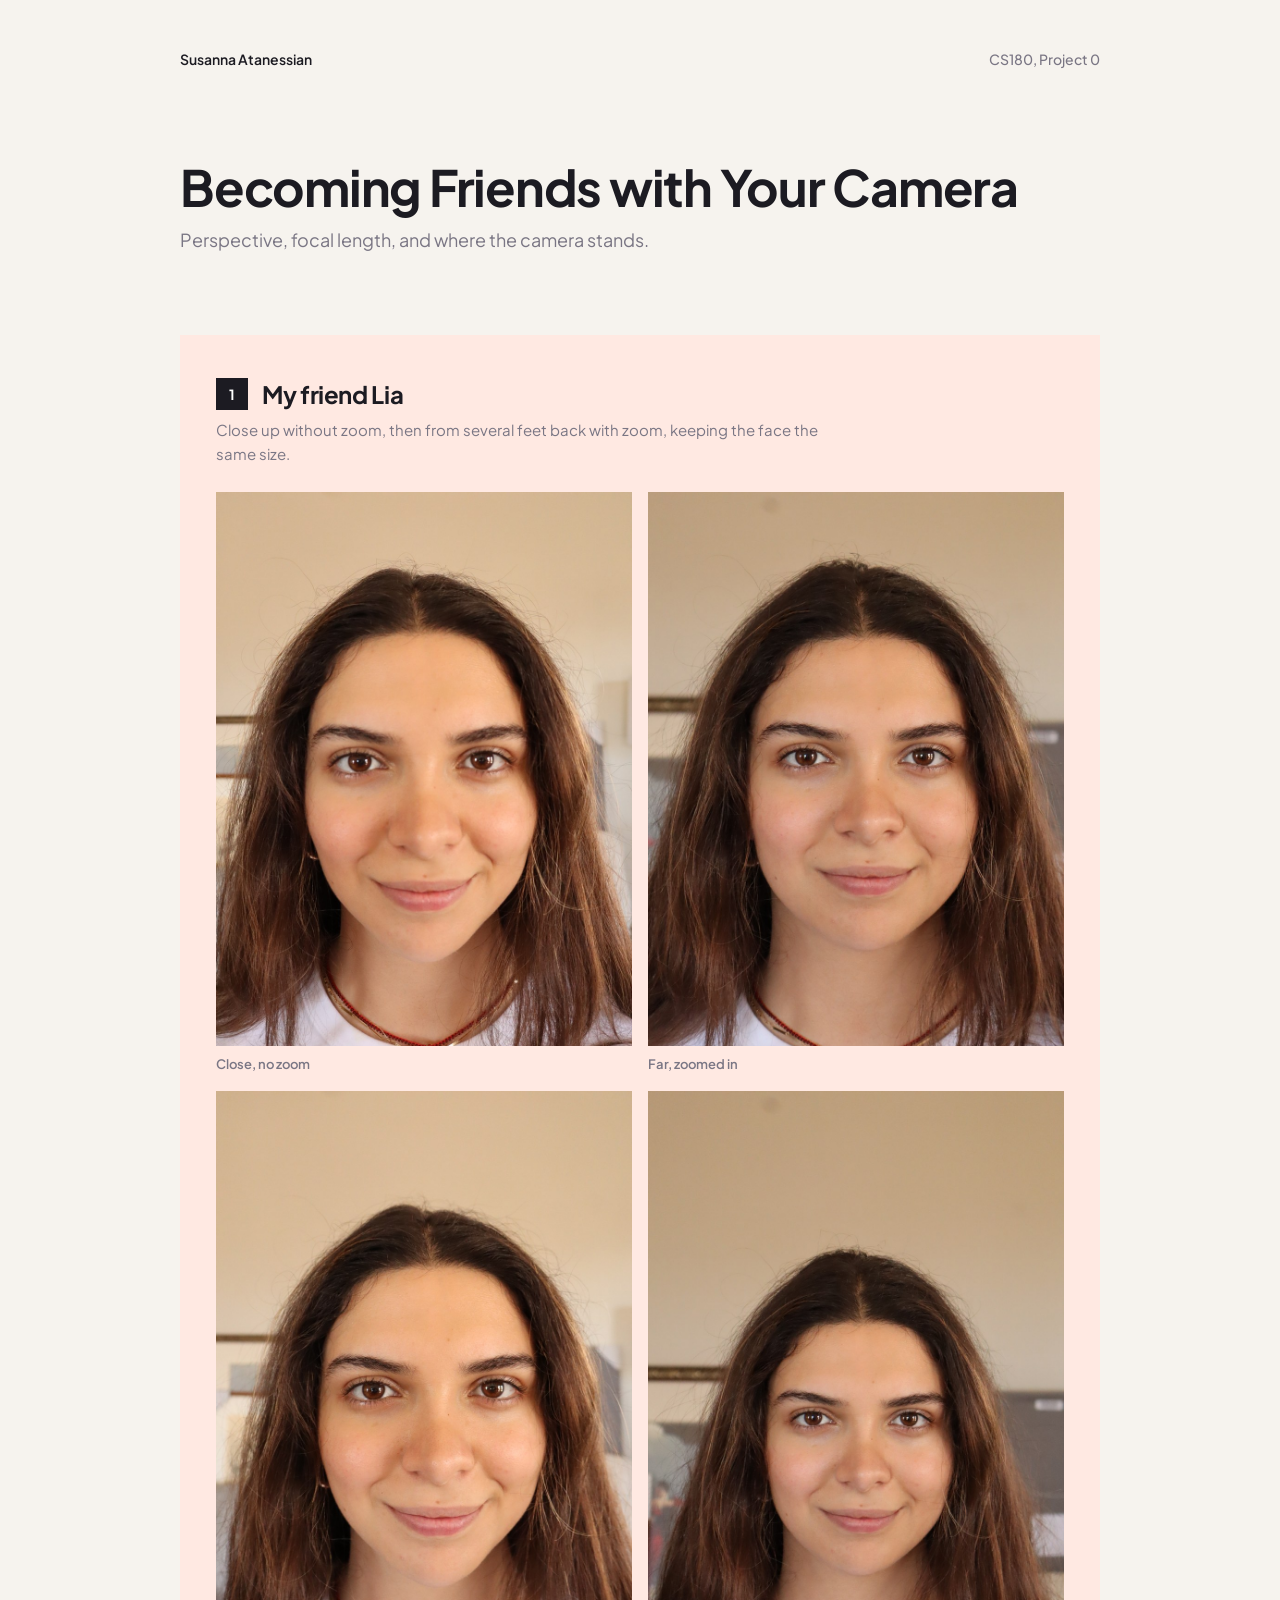
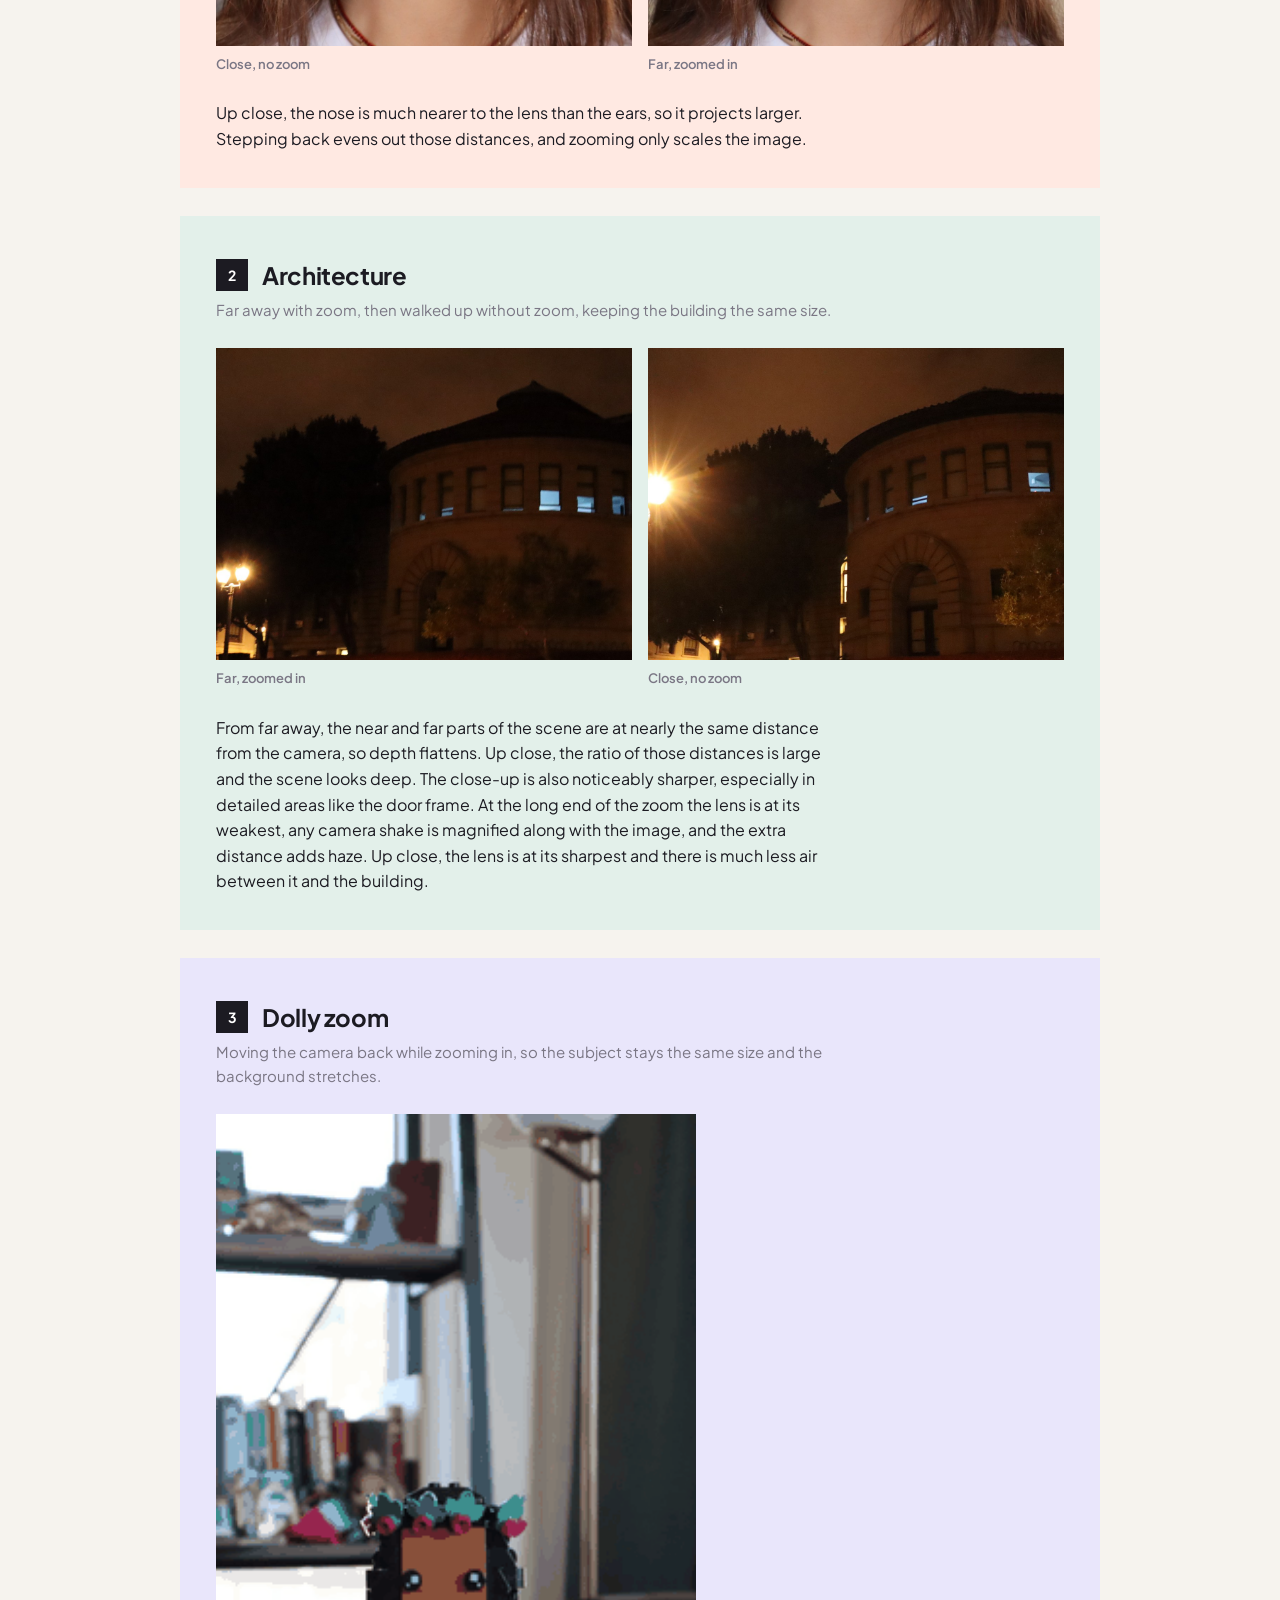
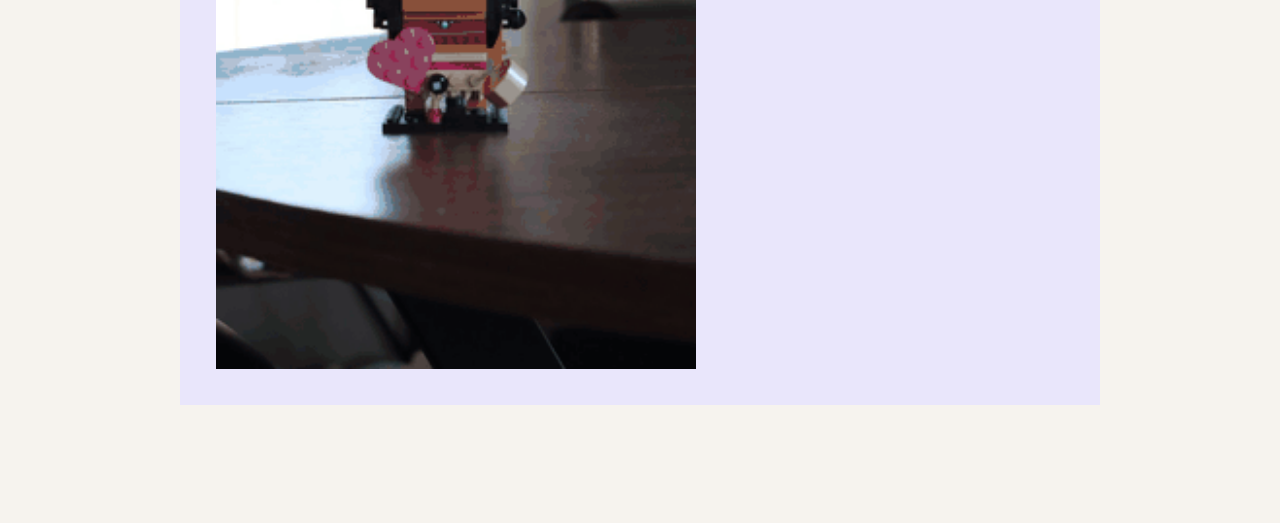
==== 0/index.html @ 38eada1e "Fix sharpness explanation for optical zoom Co-Authored-By: Claude Fable 5.1 <noreply@anthropic.com> " ====
<!DOCTYPE html>
<html lang="en">
<head>
  <meta charset="utf-8">
  <meta name="viewport" content="width=device-width, initial-scale=1">
  <title>Project 0 — Becoming Friends with Your Camera</title>
  <link rel="stylesheet" href="../style.css">
</head>
<body>
  <div class="wrap">
    <div class="top">
      <a href="../">Susanna Atanessian</a>
      <span>CS180, Project 0</span>
    </div>

    <h1>Becoming Friends with Your Camera</h1>
    <p class="sub">Perspective, focal length, and where the camera stands.</p>

    <section>
    <h2>My friend Lia</h2>
    <p class="small">Close up without zoom, then from several feet back with zoom, keeping the face the same size.</p>
    <div class="pair">
      <figure><img src="./media/selfie_close_1.jpg" alt=""><figcaption>Close, no zoom</figcaption></figure>
      <figure><img src="./media/selfie_far_1.jpg" alt=""><figcaption>Far, zoomed in</figcaption></figure>
    </div>
    <div class="pair">
      <figure><img src="./media/selfie_close_2.jpg" alt=""><figcaption>Close, no zoom</figcaption></figure>
      <figure><img src="./media/selfie_far_2.jpg" alt=""><figcaption>Far, zoomed in</figcaption></figure>
    </div>
    <p>Up close, the nose is much nearer to the lens than the ears, so it projects larger. Stepping back evens out those distances, and zooming only scales the image.</p>

    </section>

    <section>
    <h2>Architecture</h2>
    <p class="small">Far away with zoom, then walked up without zoom, keeping the building the same size.</p>
    <div class="pair">
      <figure class="wide"><img src="./media/building_zoom_1.jpg" alt=""><figcaption>Far, zoomed in</figcaption></figure>
      <figure class="wide"><img src="./media/building_close_1.jpg" alt=""><figcaption>Close, no zoom</figcaption></figure>
    </div>
    <p>From far away, the near and far parts of the scene are at nearly the same distance from the camera, so depth flattens. Up close, the ratio of those distances is large and the scene looks deep. The close-up is also noticeably sharper, especially in detailed areas like the door frame. At the long end of the zoom the lens is at its weakest, any camera shake is magnified along with the image, and the extra distance adds haze. Up close, the lens is at its sharpest and there is much less air between it and the building.</p>

    </section>

    <section>
    <h2>Dolly zoom</h2>
    <p class="small">Moving the camera back while zooming in, so the subject stays the same size and the background stretches.</p>
    <div class="gif"><img src="./media/dolly_zoom.gif" alt=""></div>
    </section>
  </div>
</body>
</html>
---- style.css ----
@import url('https://fonts.googleapis.com/css2?family=Plus+Jakarta+Sans:wght@400;500;600;700&display=swap');

:root {
  --bg: #f6f3ee;
  --ink: #1c1b22;
  --muted: #7a7684;
  --accent: #e8583b;
  --tint1: #ffe9e2;
  --tint2: #e3f0ea;
  --tint3: #e9e6fb;
}
body {
  margin: 0;
  background: var(--bg);
  color: var(--ink);
  font-family: 'Plus Jakarta Sans', -apple-system, 'Helvetica Neue', Arial, sans-serif;
  font-size: 16px;
  line-height: 1.6;
}
a { color: inherit; text-decoration: none; }
a:hover { color: var(--accent); }
.wrap { max-width: 920px; margin: 0 auto; padding: 48px 24px 90px; }

.top { display: flex; justify-content: space-between; align-items: baseline; margin-bottom: 90px; font-size: 14px; font-weight: 600; }
.top span { color: var(--muted); font-weight: 500; }

h1 { font-weight: 700; font-size: clamp(34px, 5vw, 50px); letter-spacing: -.025em; line-height: 1.08; margin: 0 0 12px; }
.sub { color: var(--muted); font-size: 18px; margin: 0 0 80px; }

h2 { font-weight: 700; font-size: 24px; letter-spacing: -.015em; margin: 0 0 4px; display: flex; align-items: center; gap: 14px; }
h2::before {
  content: counter(sec); counter-increment: sec;
  width: 32px; height: 32px;  flex: none;
  display: grid; place-items: center; font-size: 14px; font-weight: 700;
  background: var(--ink); color: #fff;
}
body { counter-reset: sec; }
p { max-width: 620px; margin: 0 0 22px; }
p.small { color: var(--muted); font-size: 15px; margin-bottom: 26px; }

section {
  padding: 40px 36px 36px; margin: 0 0 28px; 
}
section:nth-of-type(1) { background: var(--tint1); }
section:nth-of-type(2) { background: var(--tint2); }
section:nth-of-type(3) { background: var(--tint3); }
section p:last-child { margin-bottom: 0; }
@media (max-width: 640px) { section { padding: 28px 20px;  } }

.pair { display: grid; grid-template-columns: 1fr 1fr; gap: 16px; margin: 0 0 16px; }
@media (max-width: 640px) { .pair { grid-template-columns: 1fr; } }
figure { margin: 0; }
figure img {
  display: block; width: 100%; height: auto; aspect-ratio: 3 / 4; object-fit: cover;
  background: rgba(255,255,255,.6); 
}
figure.wide img { aspect-ratio: 4 / 3; }
figcaption { font-size: 13px; font-weight: 600; color: var(--muted); margin-top: 8px; }
.pair + p { margin-top: 26px; }

.gif img { display: block; width: 100%; max-width: 480px; height: auto;  background: rgba(255,255,255,.6); }

ul.projects { list-style: none; padding: 0; margin: 0; display: grid; gap: 14px; }
ul.projects li {
  background: #fff;  padding: 20px 24px;
  display: flex; gap: 20px; align-items: center; font-weight: 600; font-size: 18px;
  transition: transform .15s;
}
ul.projects li:hover { transform: translateY(-2px); }
ul.projects .n {
  width: 32px; height: 32px;  flex: none;
  display: grid; place-items: center; font-size: 14px; background: var(--accent); color: #fff;
}
ul.projects li.soon { color: #b5b2bd; font-weight: 500; }
ul.projects li.soon .n { background: #ddd; }
ul.projects li.soon:hover { transform: none; }
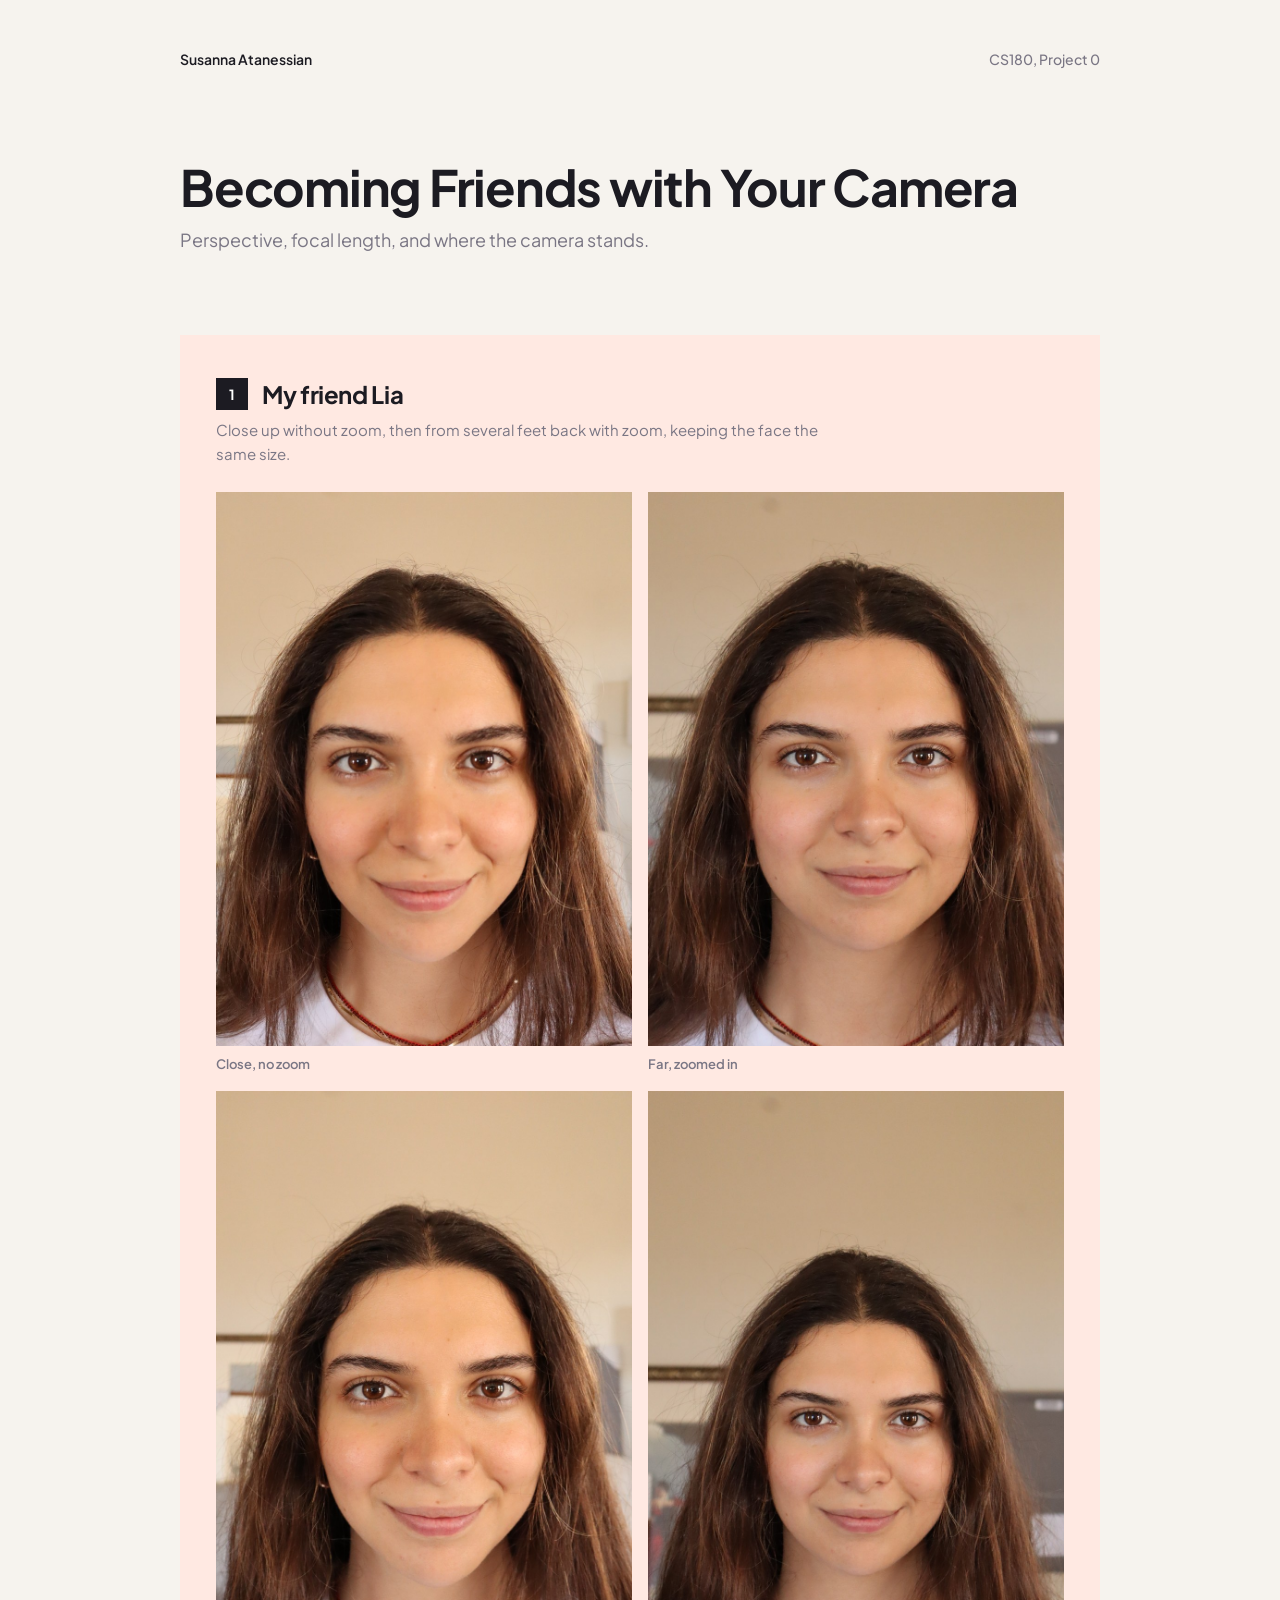
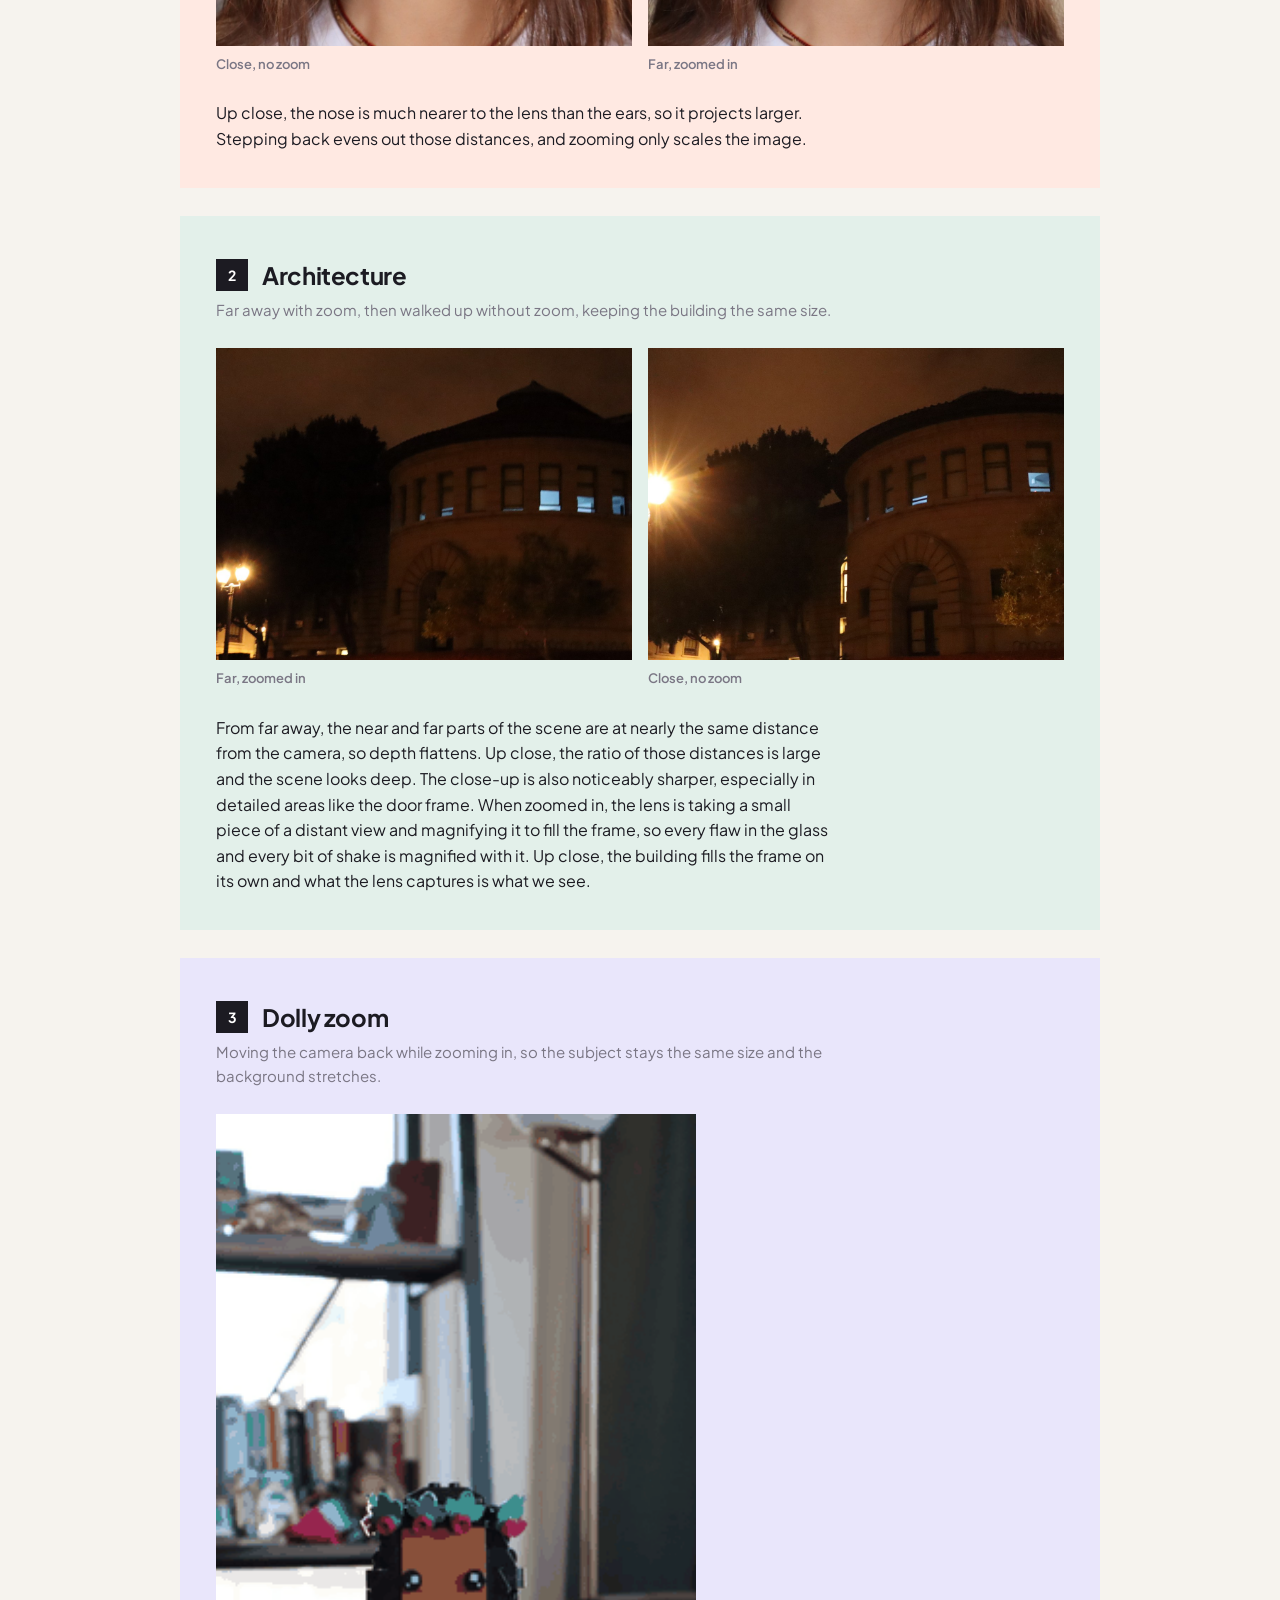
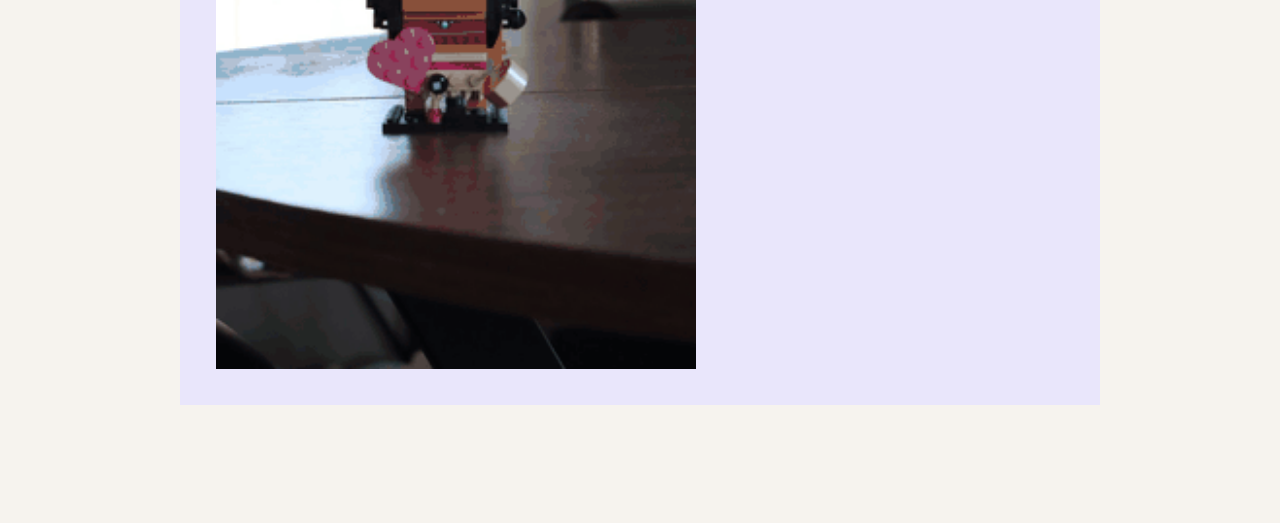
==== commit 22c43c5d: "Reword sharpness explanation Co-Authored-By: Claude Fable 5.1 <noreply@anthropic.com> Claude-Session" ====
--- a/0/index.html
+++ b/0/index.html
@@ -38,7 +38,7 @@
       <figure class="wide"><img src="./media/building_zoom_1.jpg" alt=""><figcaption>Far, zoomed in</figcaption></figure>
       <figure class="wide"><img src="./media/building_close_1.jpg" alt=""><figcaption>Close, no zoom</figcaption></figure>
     </div>
-    <p>From far away, the near and far parts of the scene are at nearly the same distance from the camera, so depth flattens. Up close, the ratio of those distances is large and the scene looks deep. The close-up is also noticeably sharper, especially in detailed areas like the door frame. At the long end of the zoom the lens is at its weakest, any camera shake is magnified along with the image, and the extra distance adds haze. Up close, the lens is at its sharpest and there is much less air between it and the building.</p>
+    <p>From far away, the near and far parts of the scene are at nearly the same distance from the camera, so depth flattens. Up close, the ratio of those distances is large and the scene looks deep. The close-up is also noticeably sharper, especially in detailed areas like the door frame. When zoomed in, the lens is taking a small piece of a distant view and magnifying it to fill the frame, so every flaw in the glass and every bit of shake is magnified with it. Up close, the building fills the frame on its own and what the lens captures is what we see.</p>
 
     </section>
 
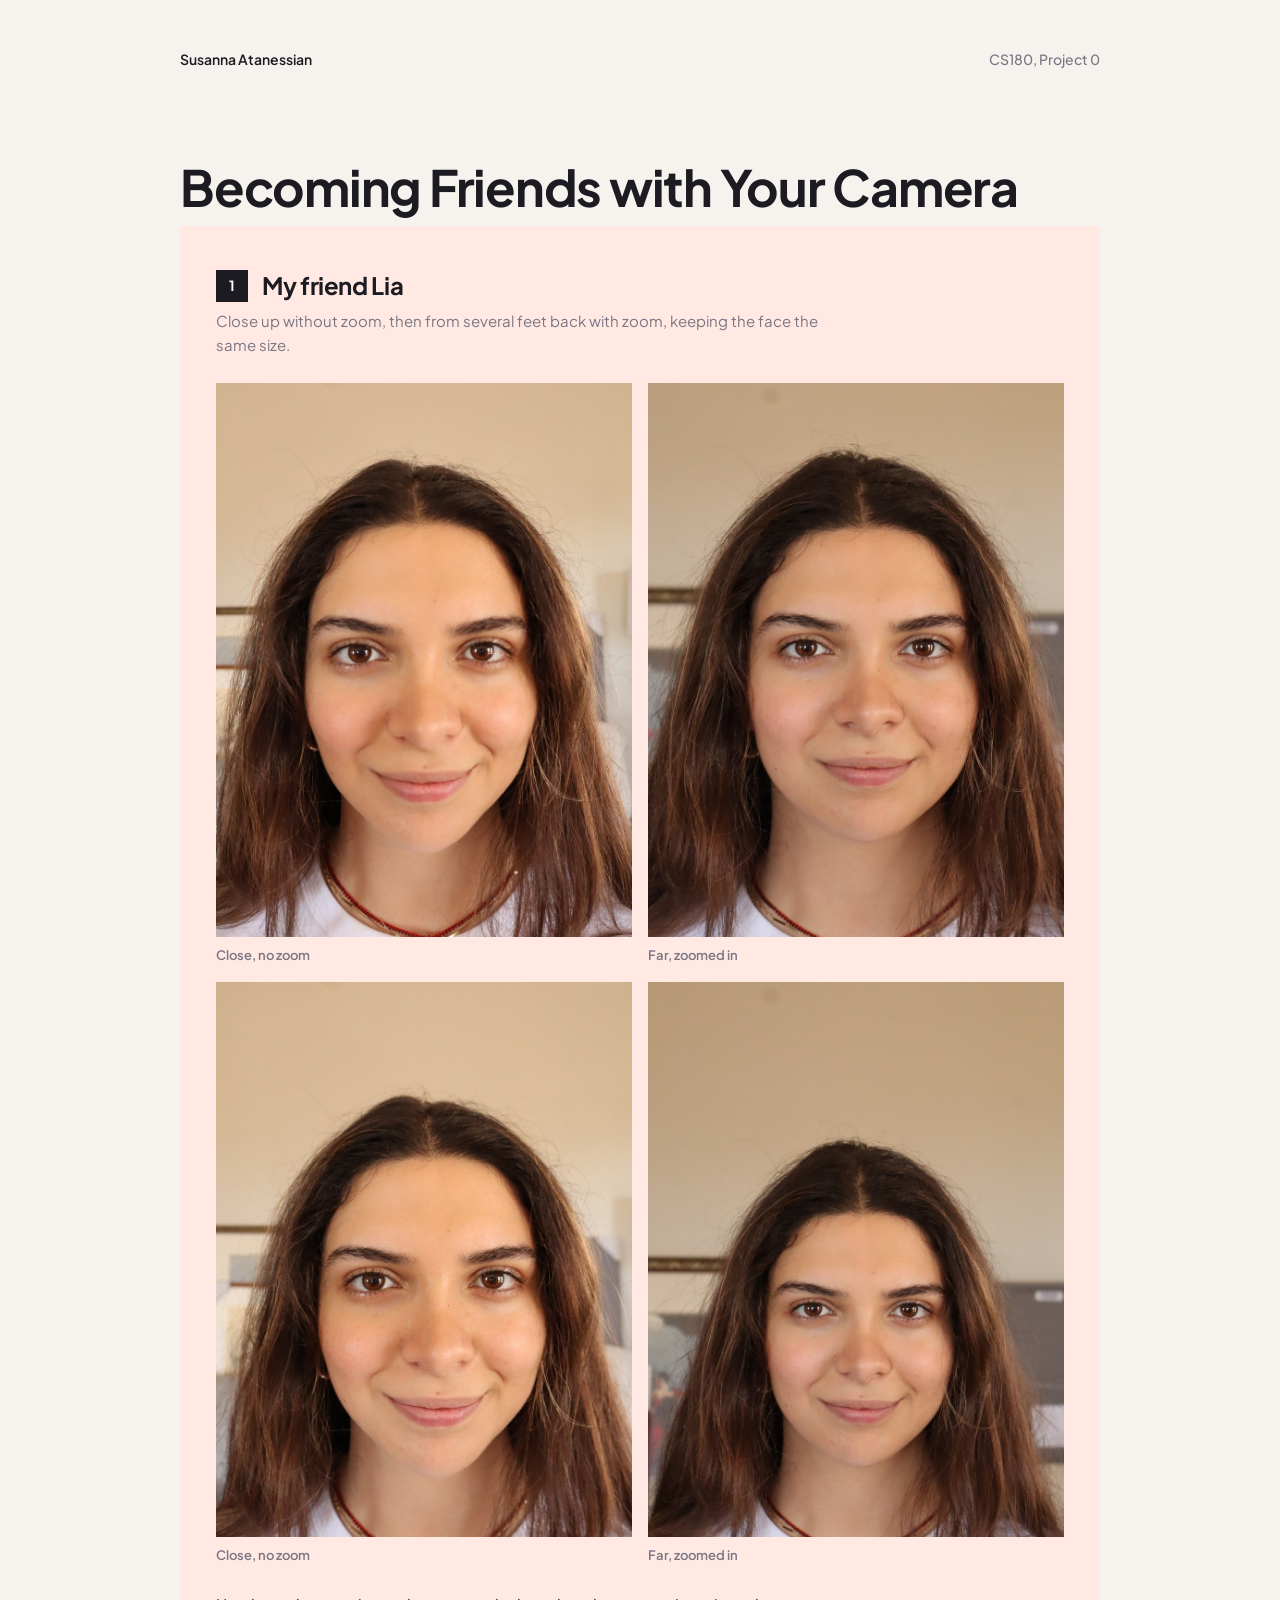
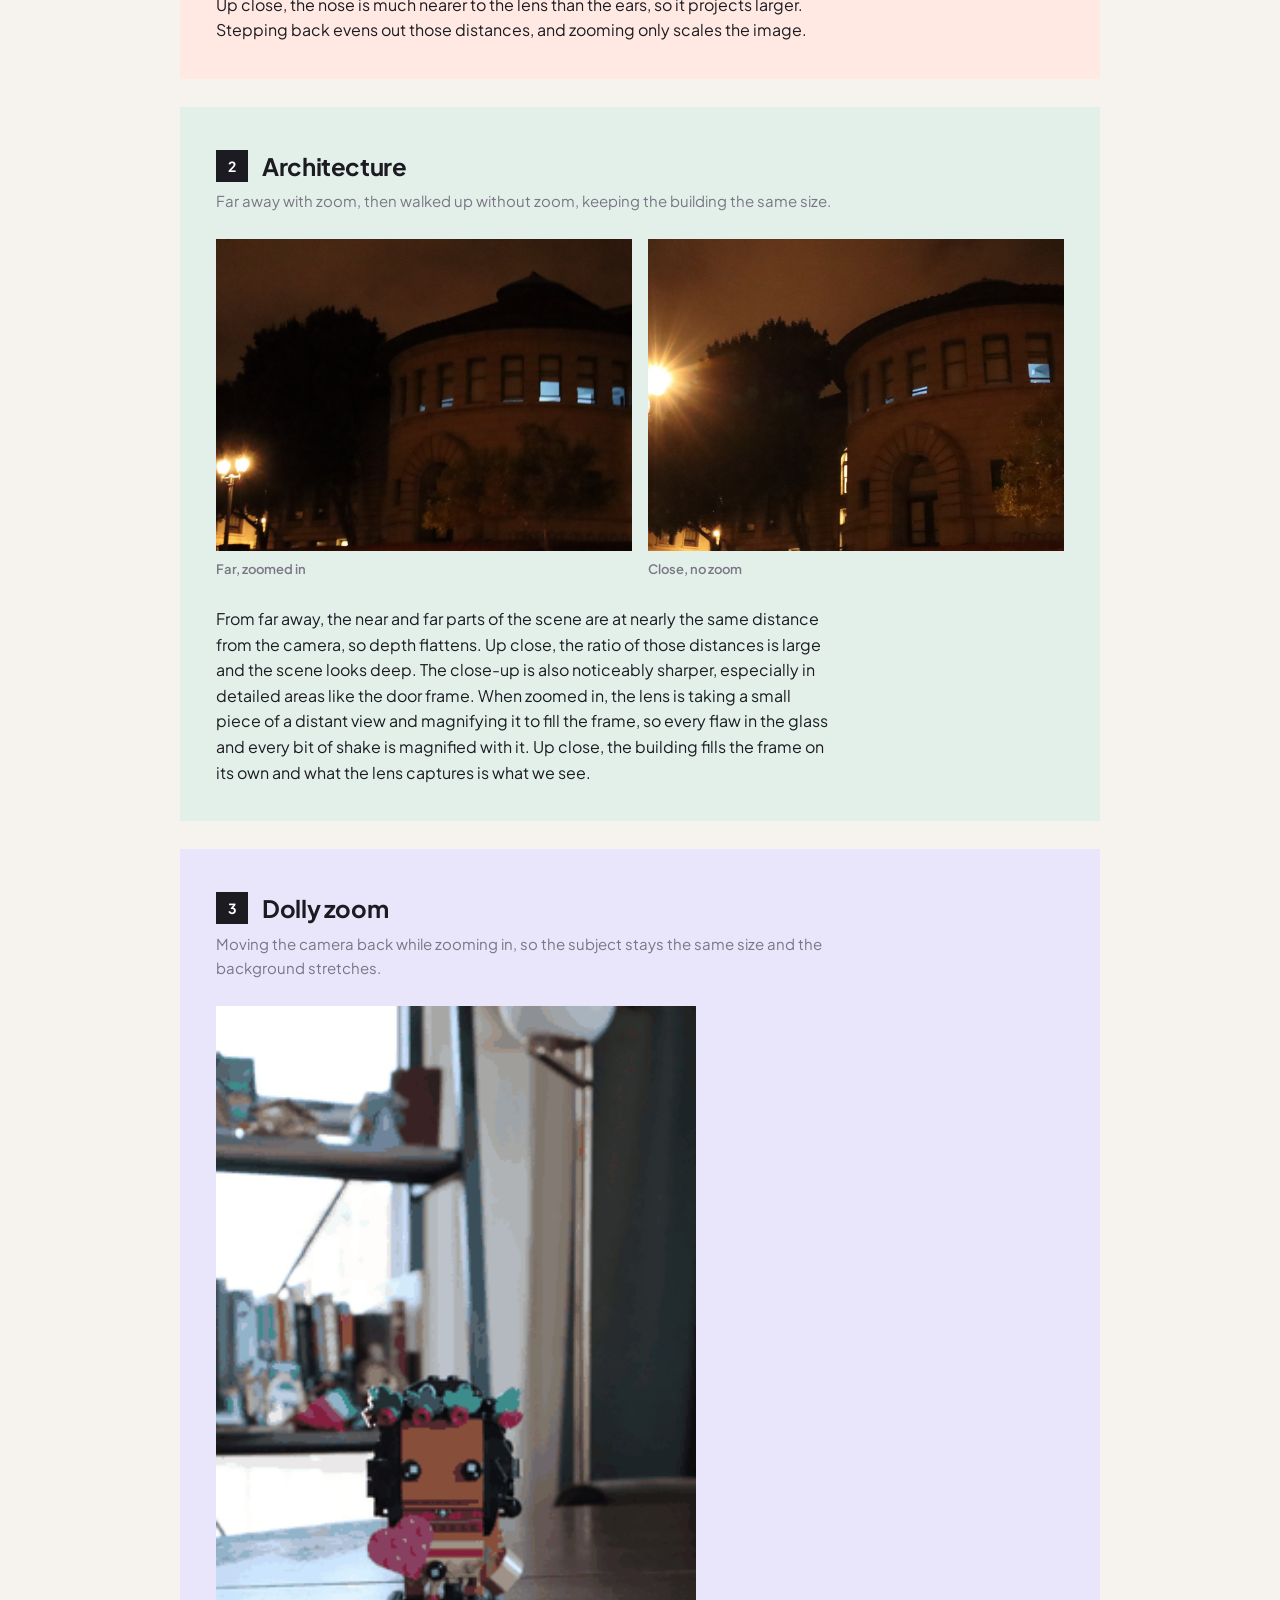
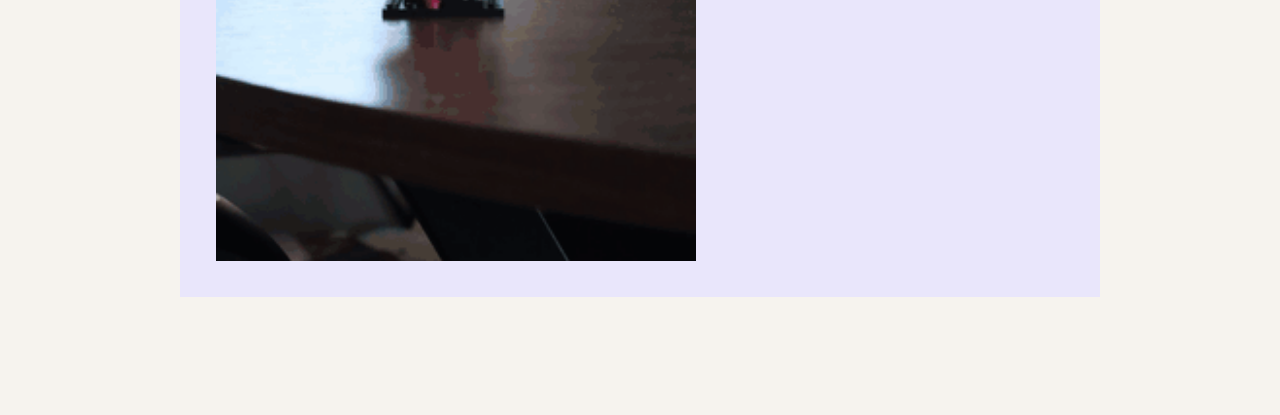
==== commit 69d7a140: "Add camera note Co-Authored-By: Claude Fable 5.1 <noreply@anthropic.com> Claude-Session: https://cla" ====
--- a/0/index.html
+++ b/0/index.html
@@ -14,7 +14,6 @@
     </div>
 
     <h1>Becoming Friends with Your Camera</h1>
-    <p class="sub">Perspective, focal length, and where the camera stands.</p>
 
     <section>
     <h2>My friend Lia</h2>
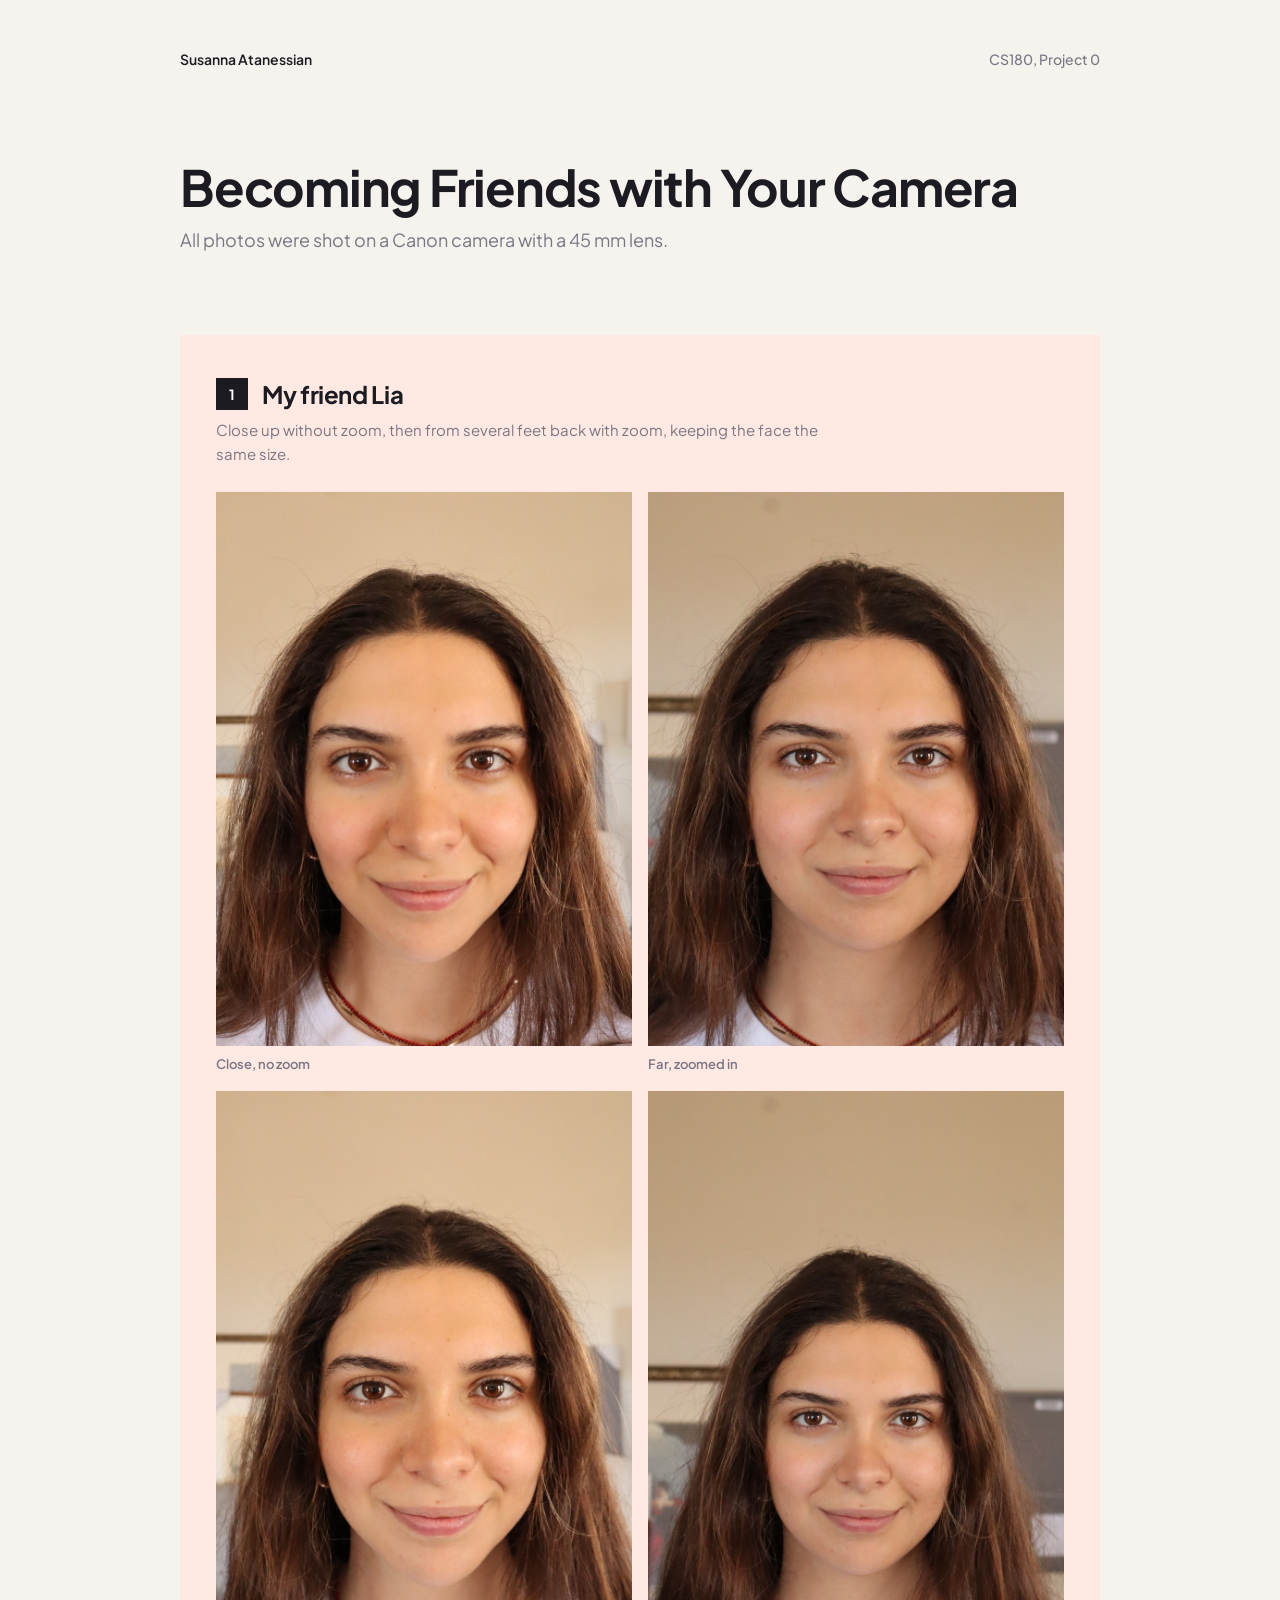
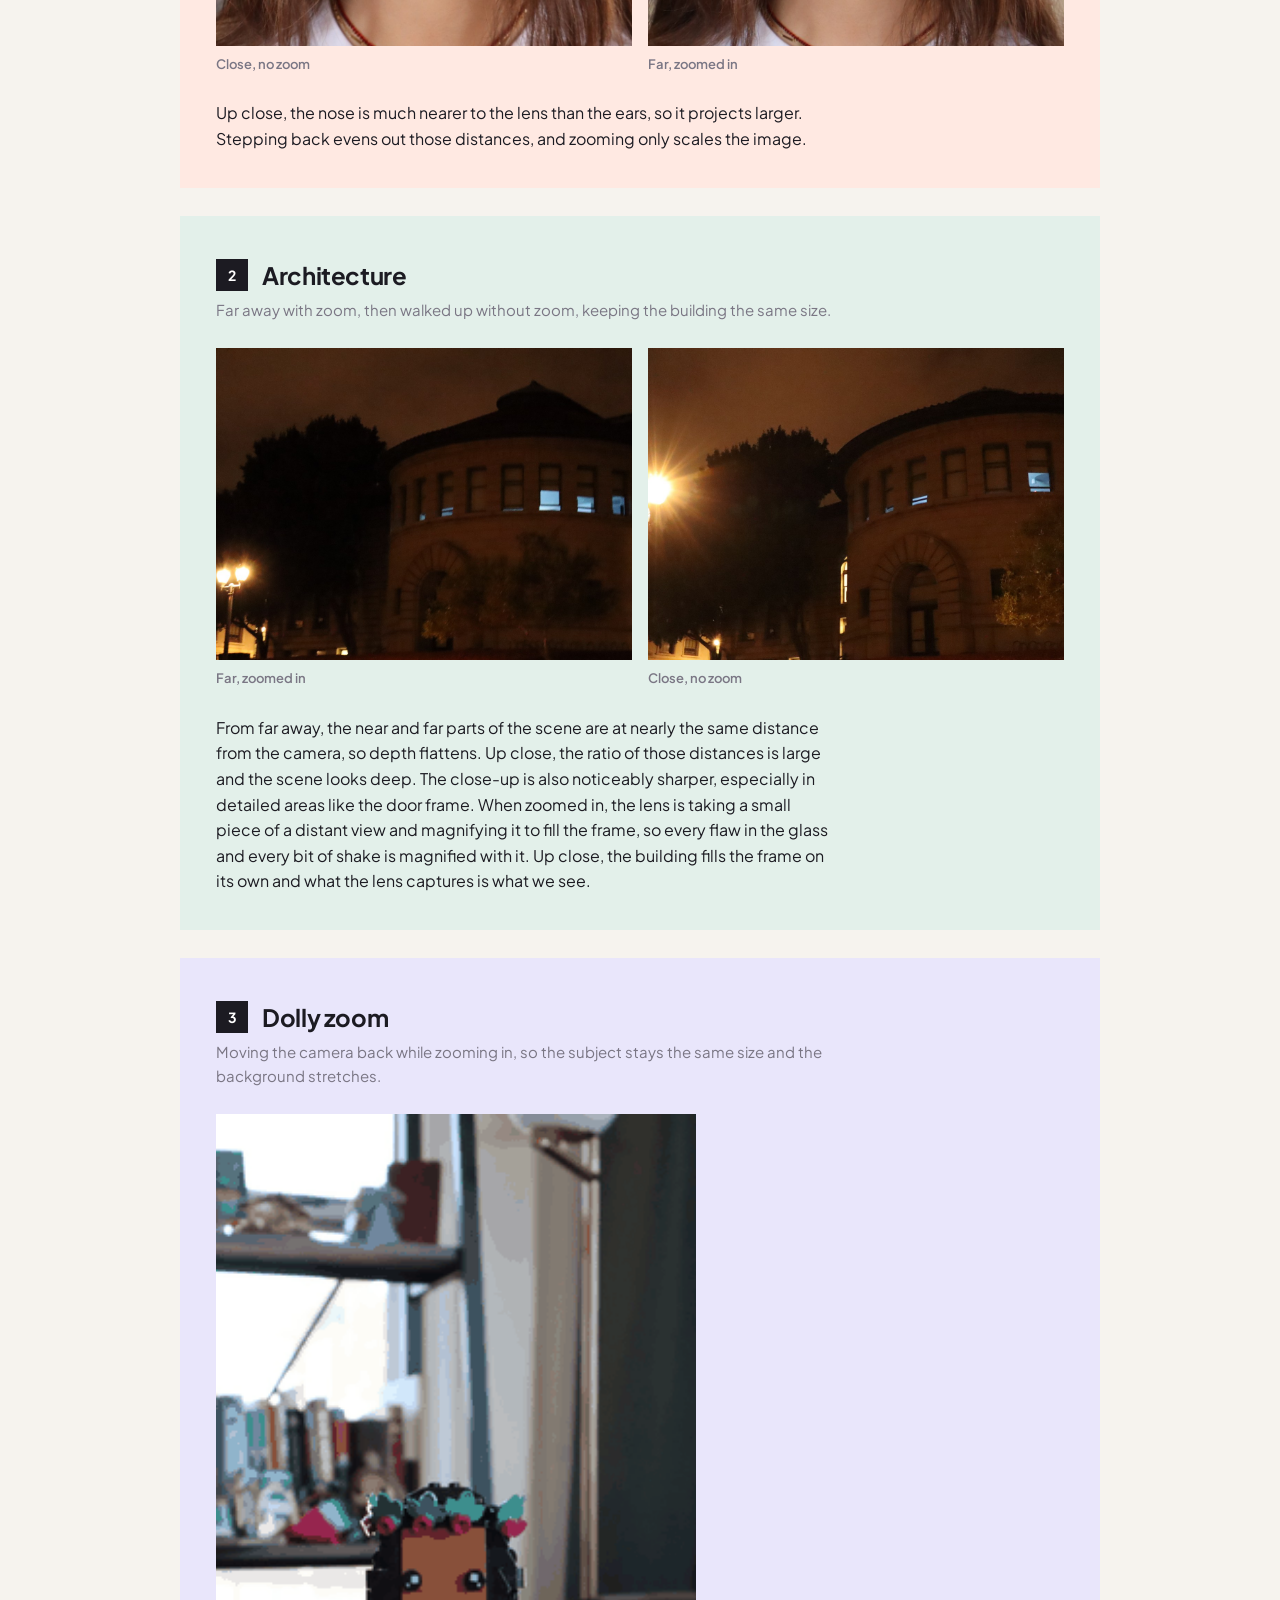
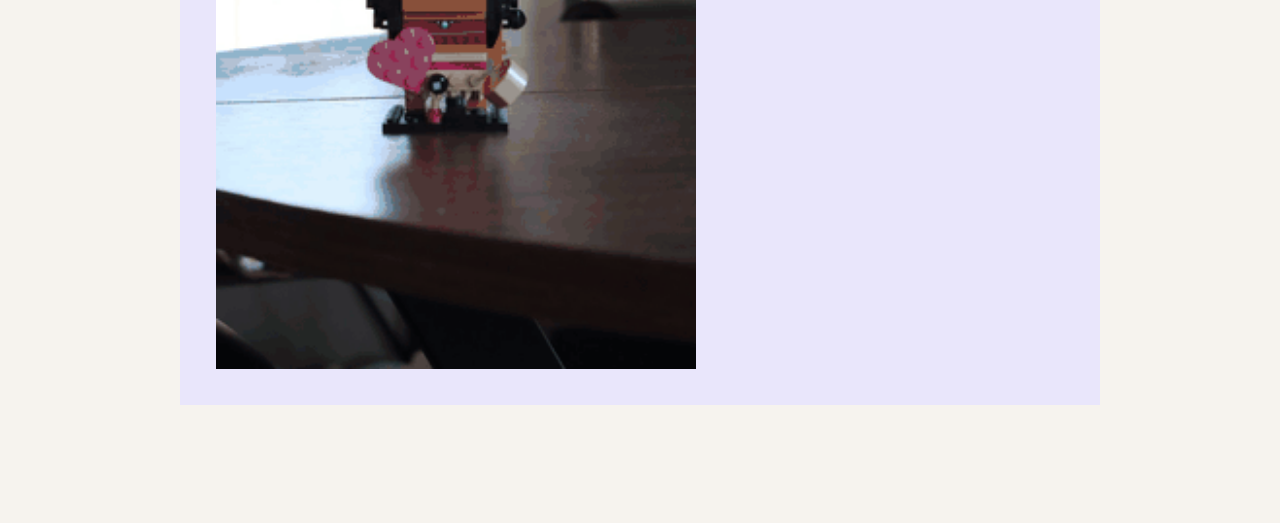
==== commit bae839ce: "Add camera note Co-Authored-By: Claude Fable 5.1 <noreply@anthropic.com> Claude-Session: https://cla" ====
--- a/0/index.html
+++ b/0/index.html
@@ -14,6 +14,7 @@
     </div>
 
     <h1>Becoming Friends with Your Camera</h1>
+    <p class="sub">All photos were shot on a Canon camera with a 45 mm lens.</p>
 
     <section>
     <h2>My friend Lia</h2>
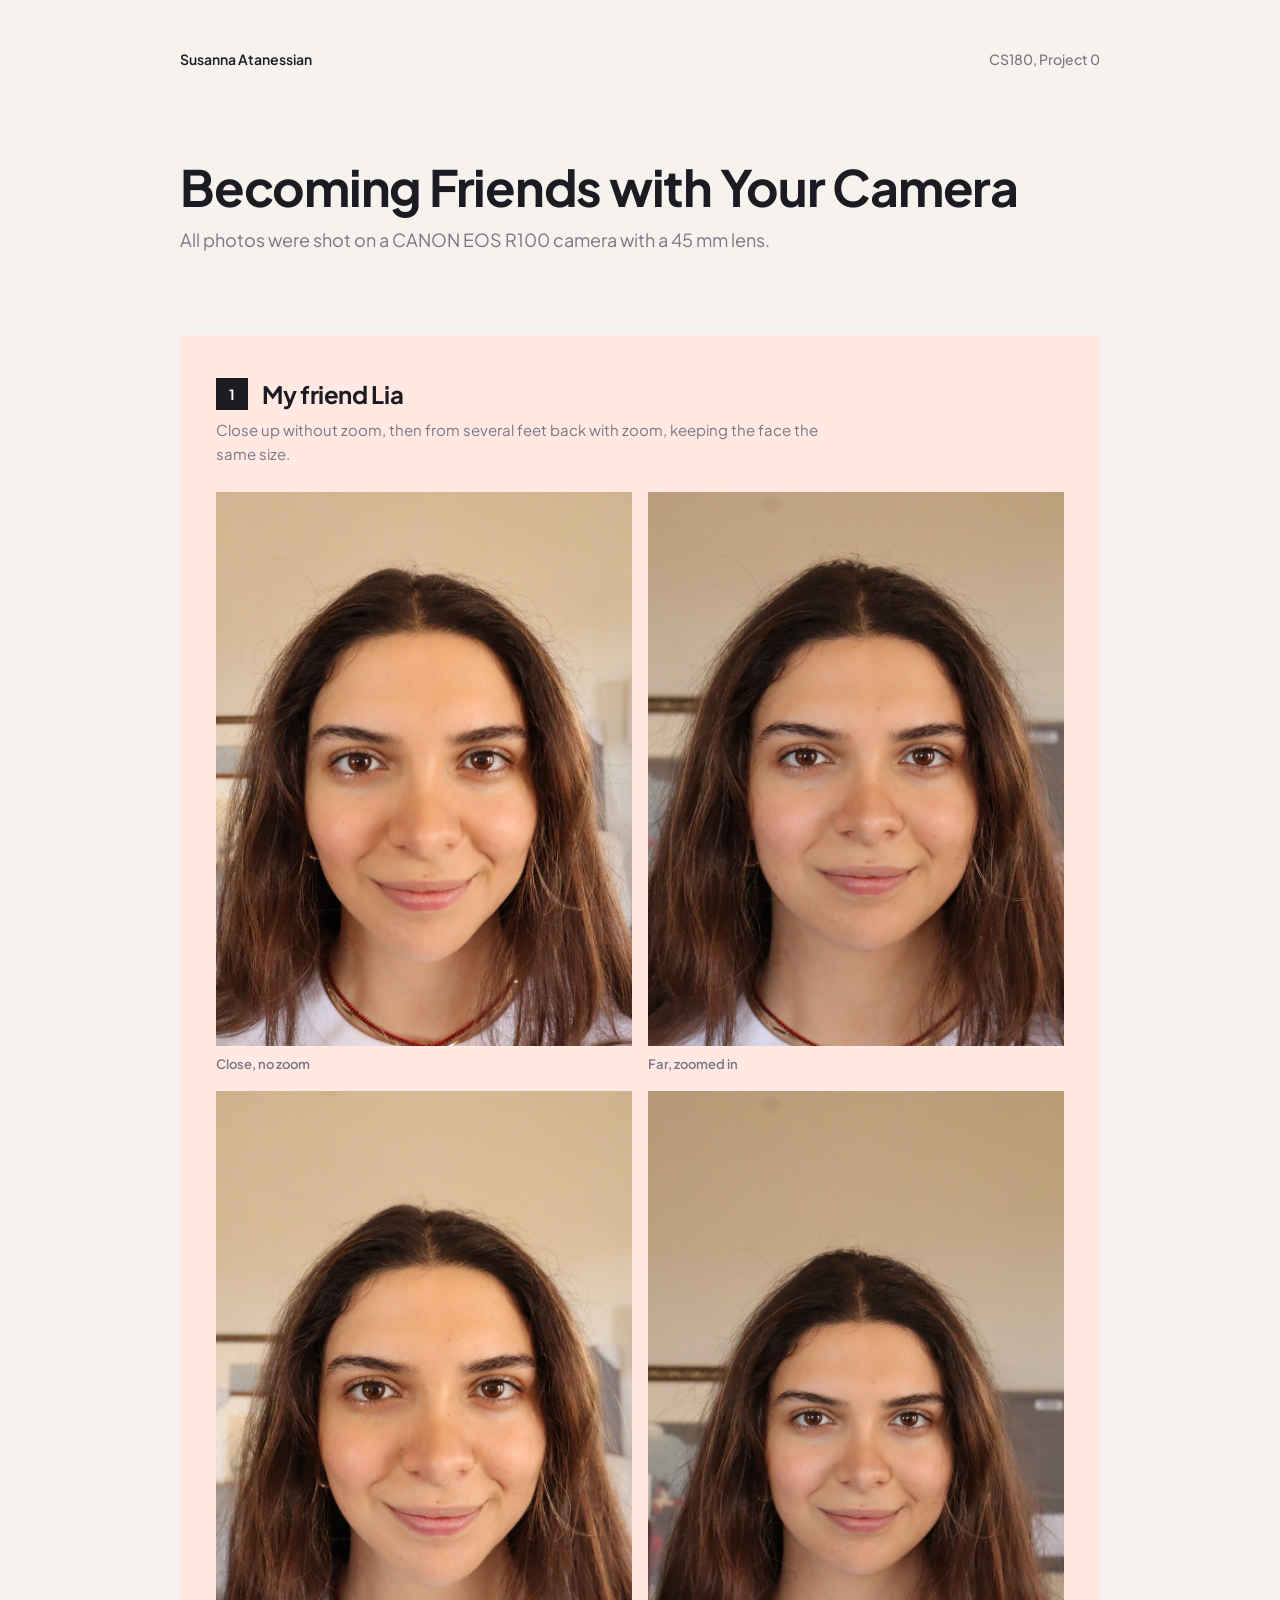
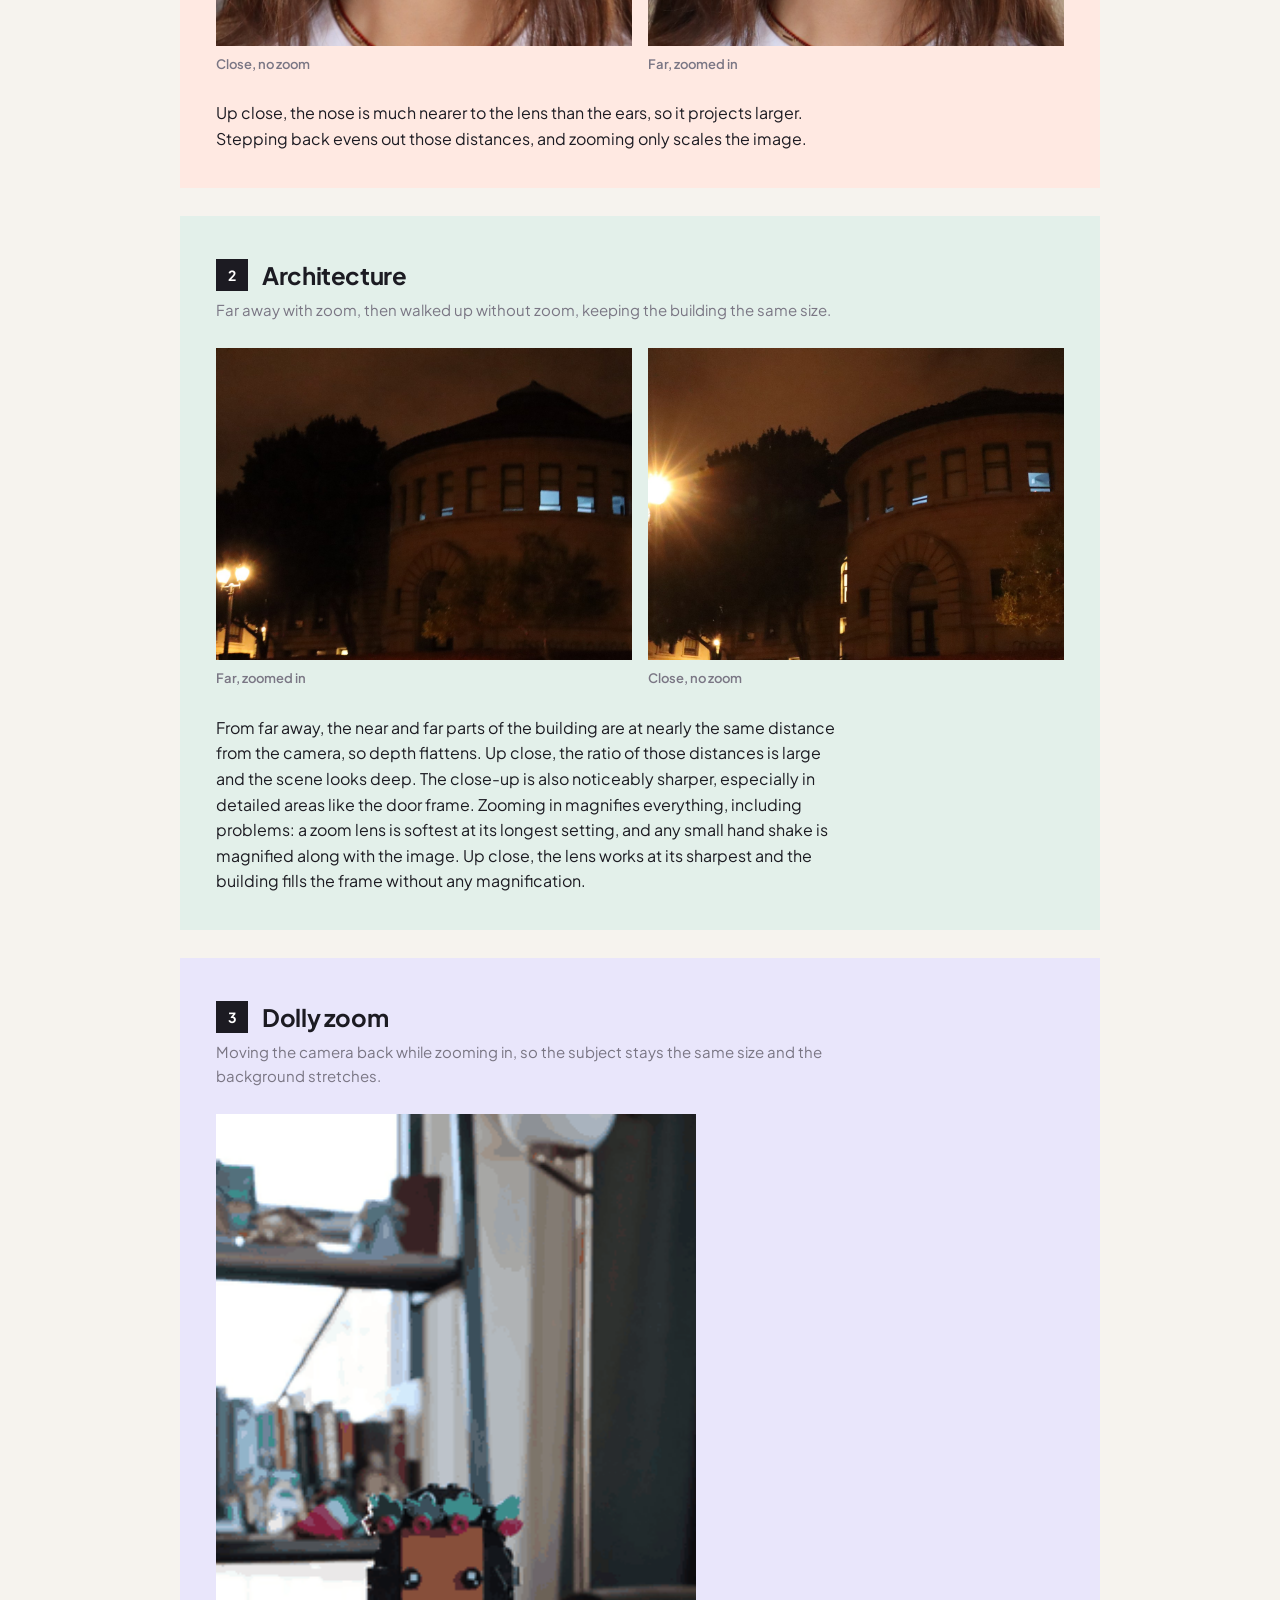
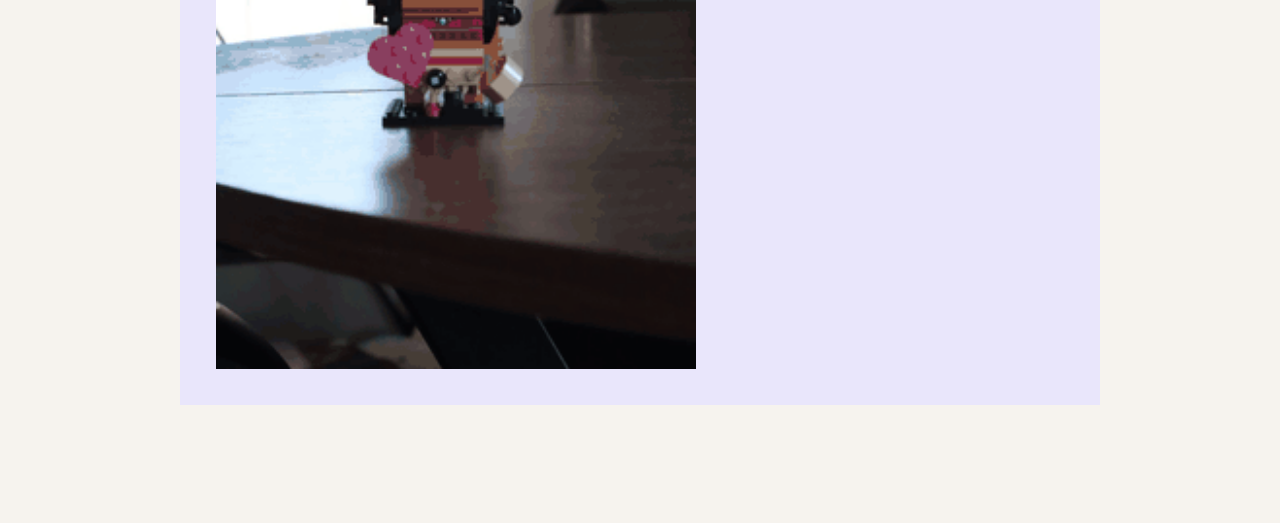
==== commit b564f82e: "Clarify part 2 sharpness explanation Co-Authored-By: Claude Fable 5.1 <noreply@anthropic.com> Claude" ====
--- a/0/index.html
+++ b/0/index.html
@@ -14,7 +14,7 @@
     </div>
 
     <h1>Becoming Friends with Your Camera</h1>
-    <p class="sub">All photos were shot on a Canon camera with a 45 mm lens.</p>
+    <p class="sub">All photos were shot on a CANON EOS R100 camera with a 45 mm lens.</p>
 
     <section>
     <h2>My friend Lia</h2>
@@ -38,7 +38,7 @@
       <figure class="wide"><img src="./media/building_zoom_1.jpg" alt=""><figcaption>Far, zoomed in</figcaption></figure>
       <figure class="wide"><img src="./media/building_close_1.jpg" alt=""><figcaption>Close, no zoom</figcaption></figure>
     </div>
-    <p>From far away, the near and far parts of the scene are at nearly the same distance from the camera, so depth flattens. Up close, the ratio of those distances is large and the scene looks deep. The close-up is also noticeably sharper, especially in detailed areas like the door frame. When zoomed in, the lens is taking a small piece of a distant view and magnifying it to fill the frame, so every flaw in the glass and every bit of shake is magnified with it. Up close, the building fills the frame on its own and what the lens captures is what we see.</p>
+    <p>From far away, the near and far parts of the building are at nearly the same distance from the camera, so depth flattens. Up close, the ratio of those distances is large and the scene looks deep. The close-up is also noticeably sharper, especially in detailed areas like the door frame. Zooming in magnifies everything, including problems: a zoom lens is softest at its longest setting, and any small hand shake is magnified along with the image. Up close, the lens works at its sharpest and the building fills the frame without any magnification.</p>
 
     </section>
 
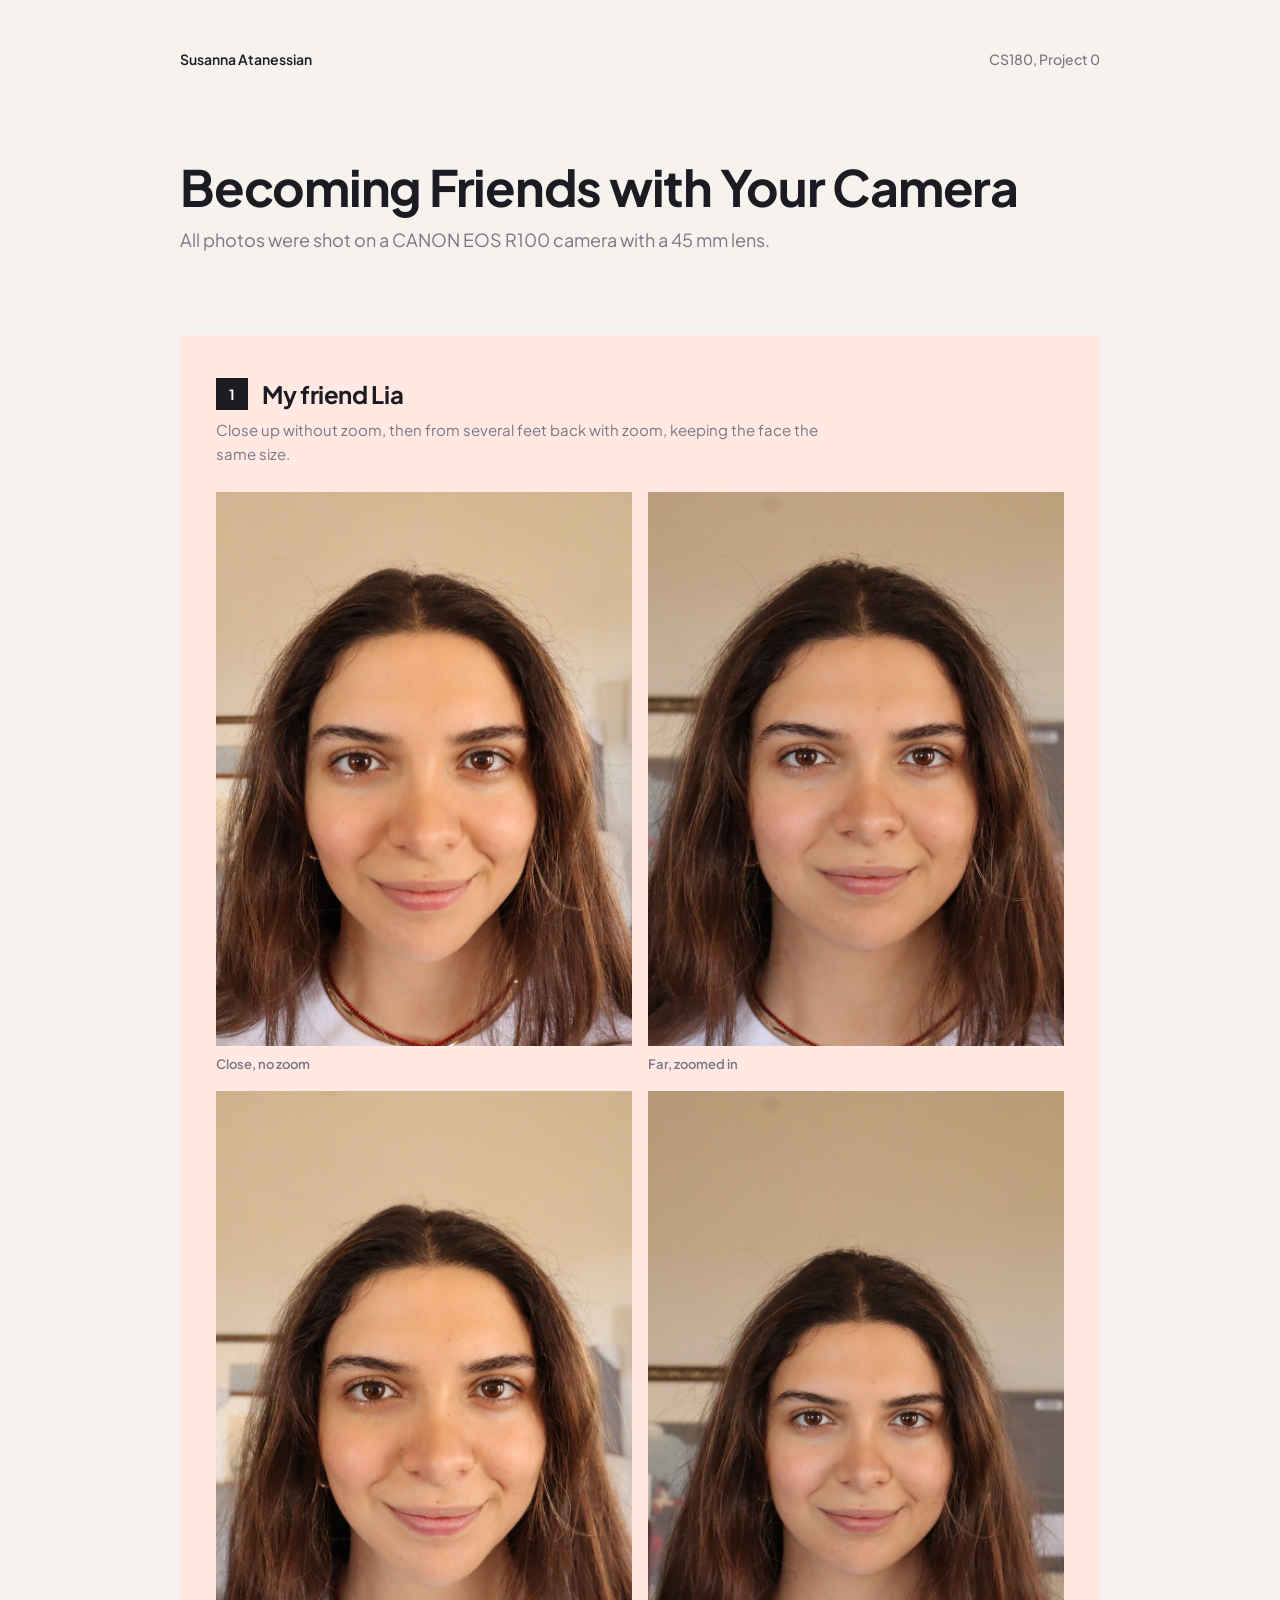
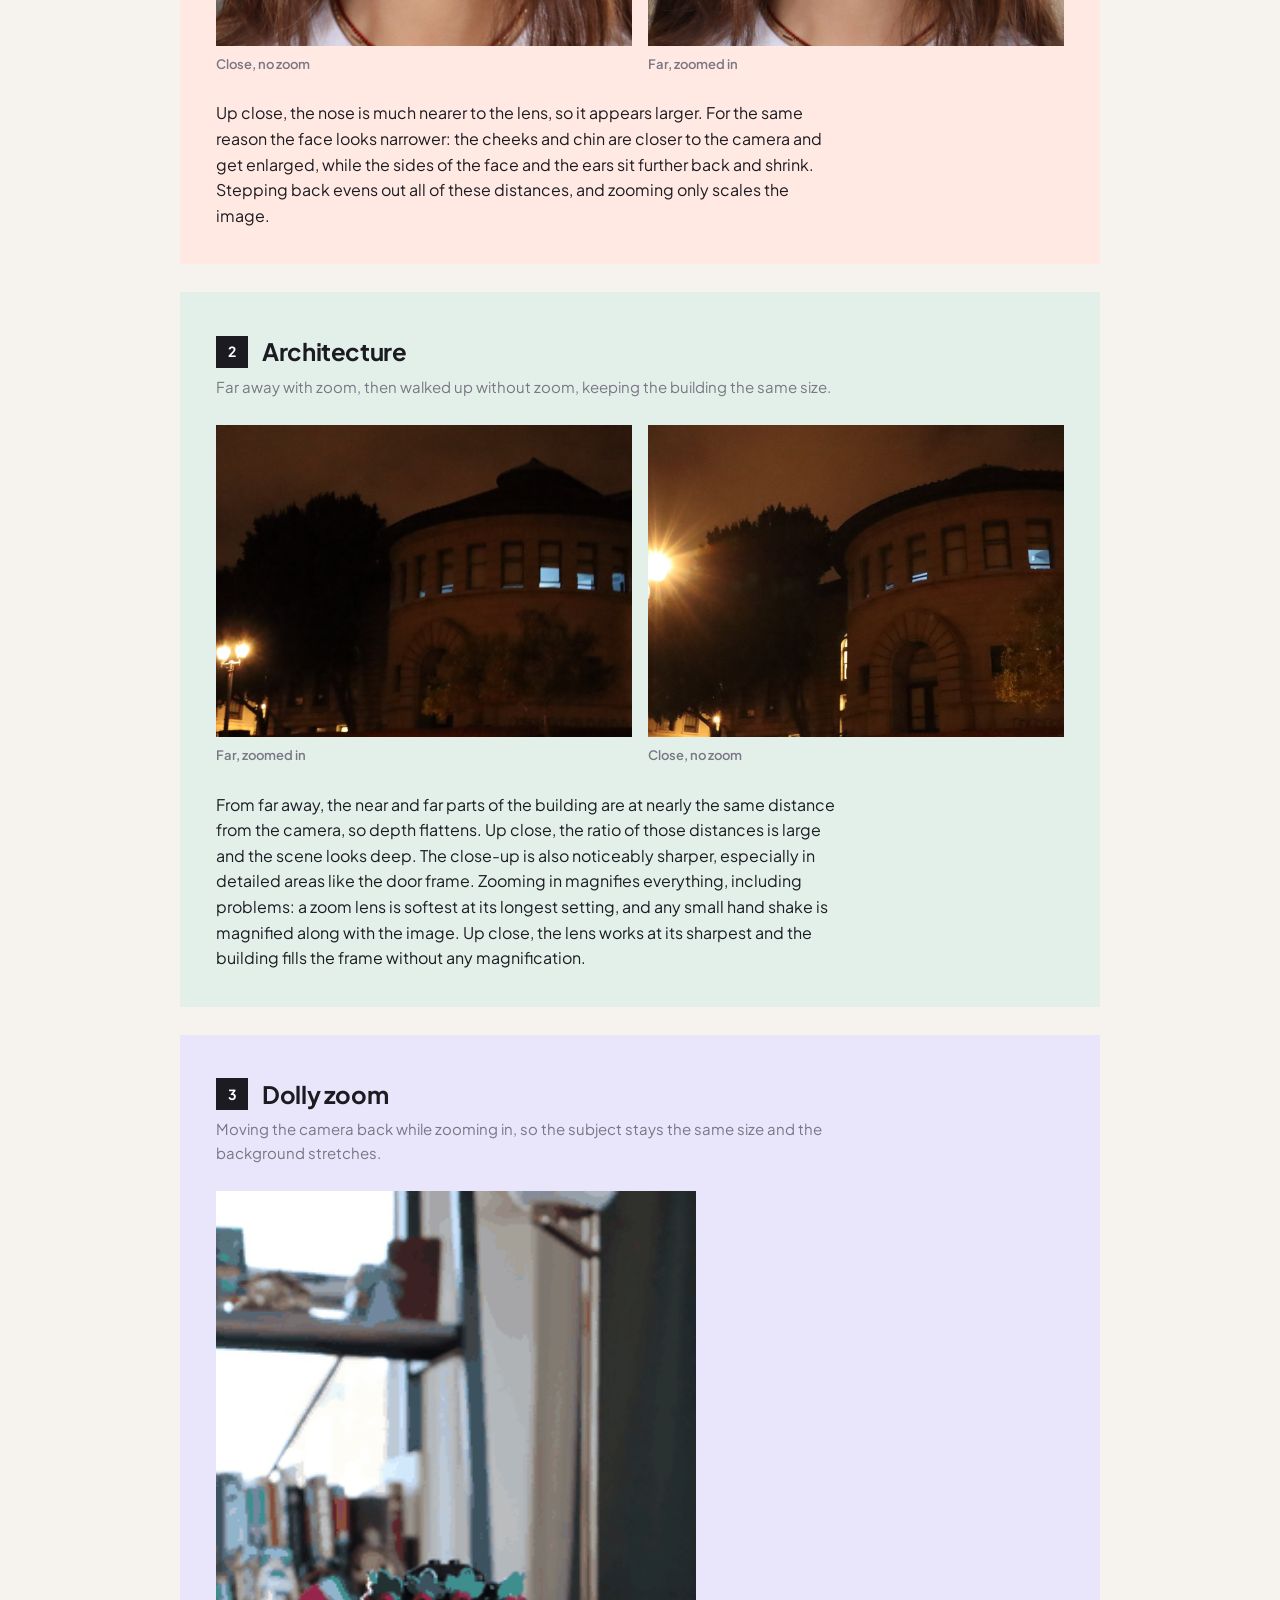
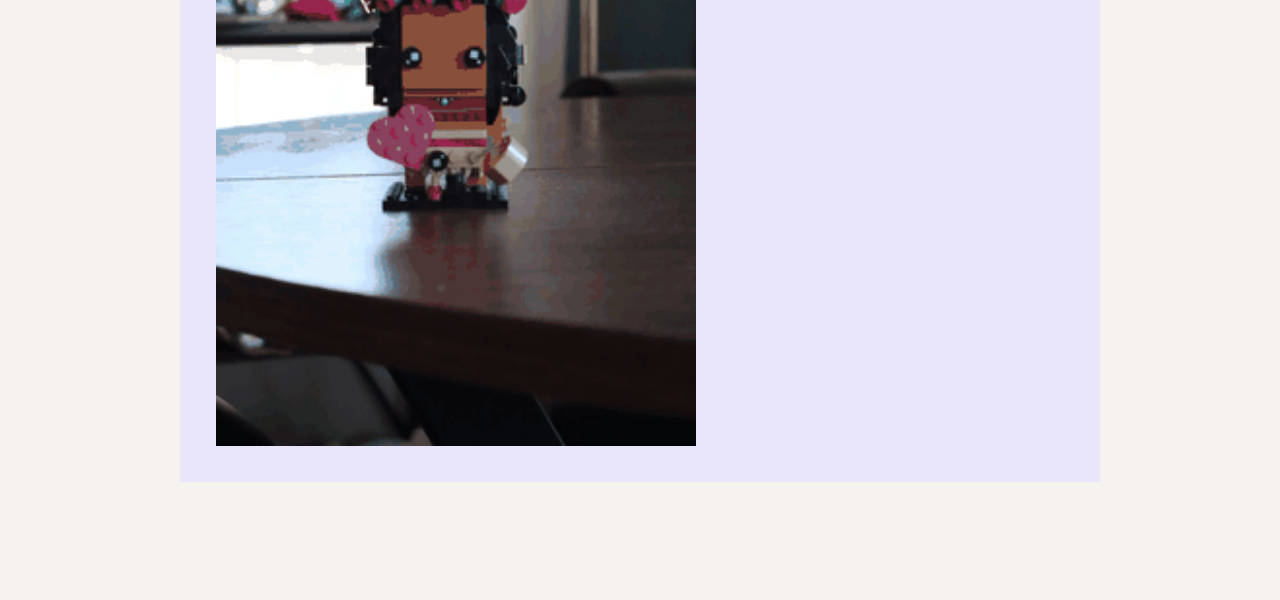
==== commit 43aa60ce: "Expand selfie explanation Co-Authored-By: Claude Fable 5.1 <noreply@anthropic.com> Claude-Session: h" ====
--- a/0/index.html
+++ b/0/index.html
@@ -27,7 +27,7 @@
       <figure><img src="./media/selfie_close_2.jpg" alt=""><figcaption>Close, no zoom</figcaption></figure>
       <figure><img src="./media/selfie_far_2.jpg" alt=""><figcaption>Far, zoomed in</figcaption></figure>
     </div>
-    <p>Up close, the nose is much nearer to the lens than the ears, so it projects larger. Stepping back evens out those distances, and zooming only scales the image.</p>
+    <p>Up close, the nose is much nearer to the lens, so it appears larger. For the same reason the face looks narrower: the cheeks and chin are closer to the camera and get enlarged, while the sides of the face and the ears sit further back and shrink. Stepping back evens out all of these distances, and zooming only scales the image.</p>
 
     </section>
 
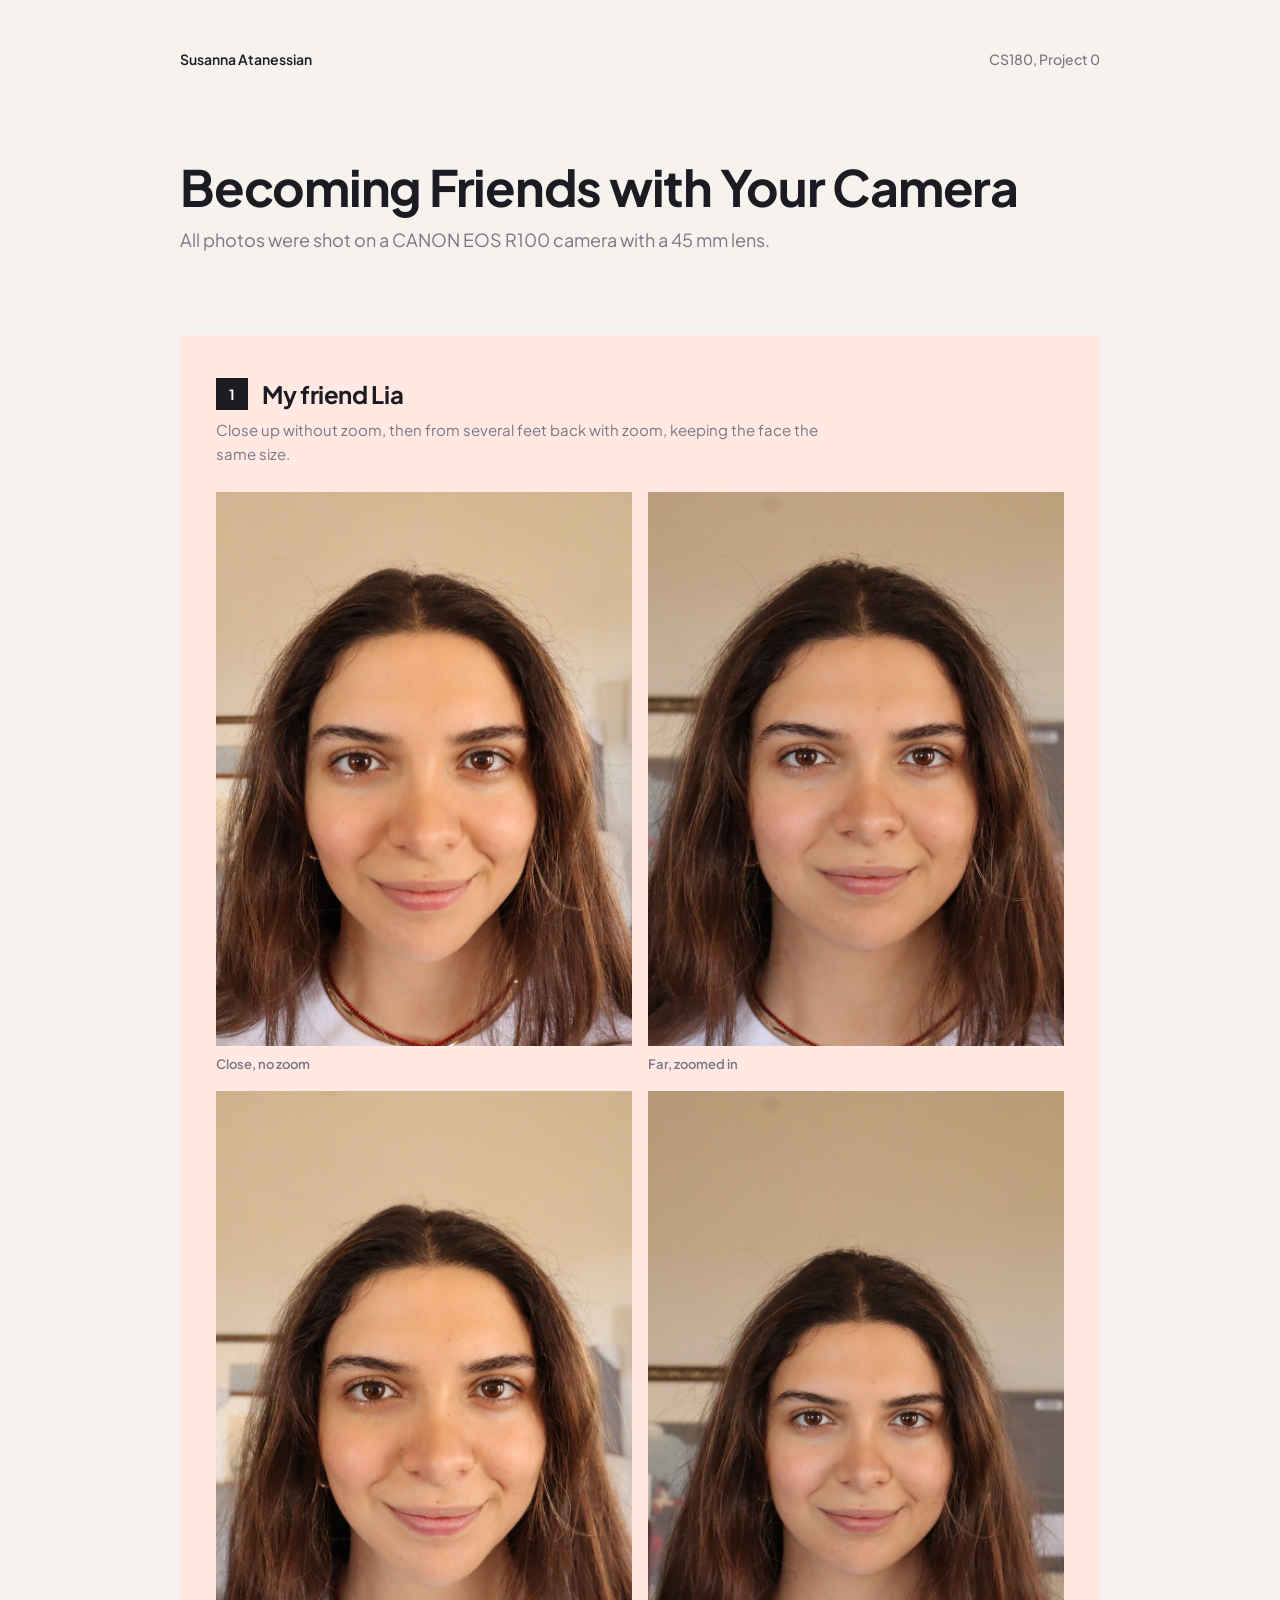
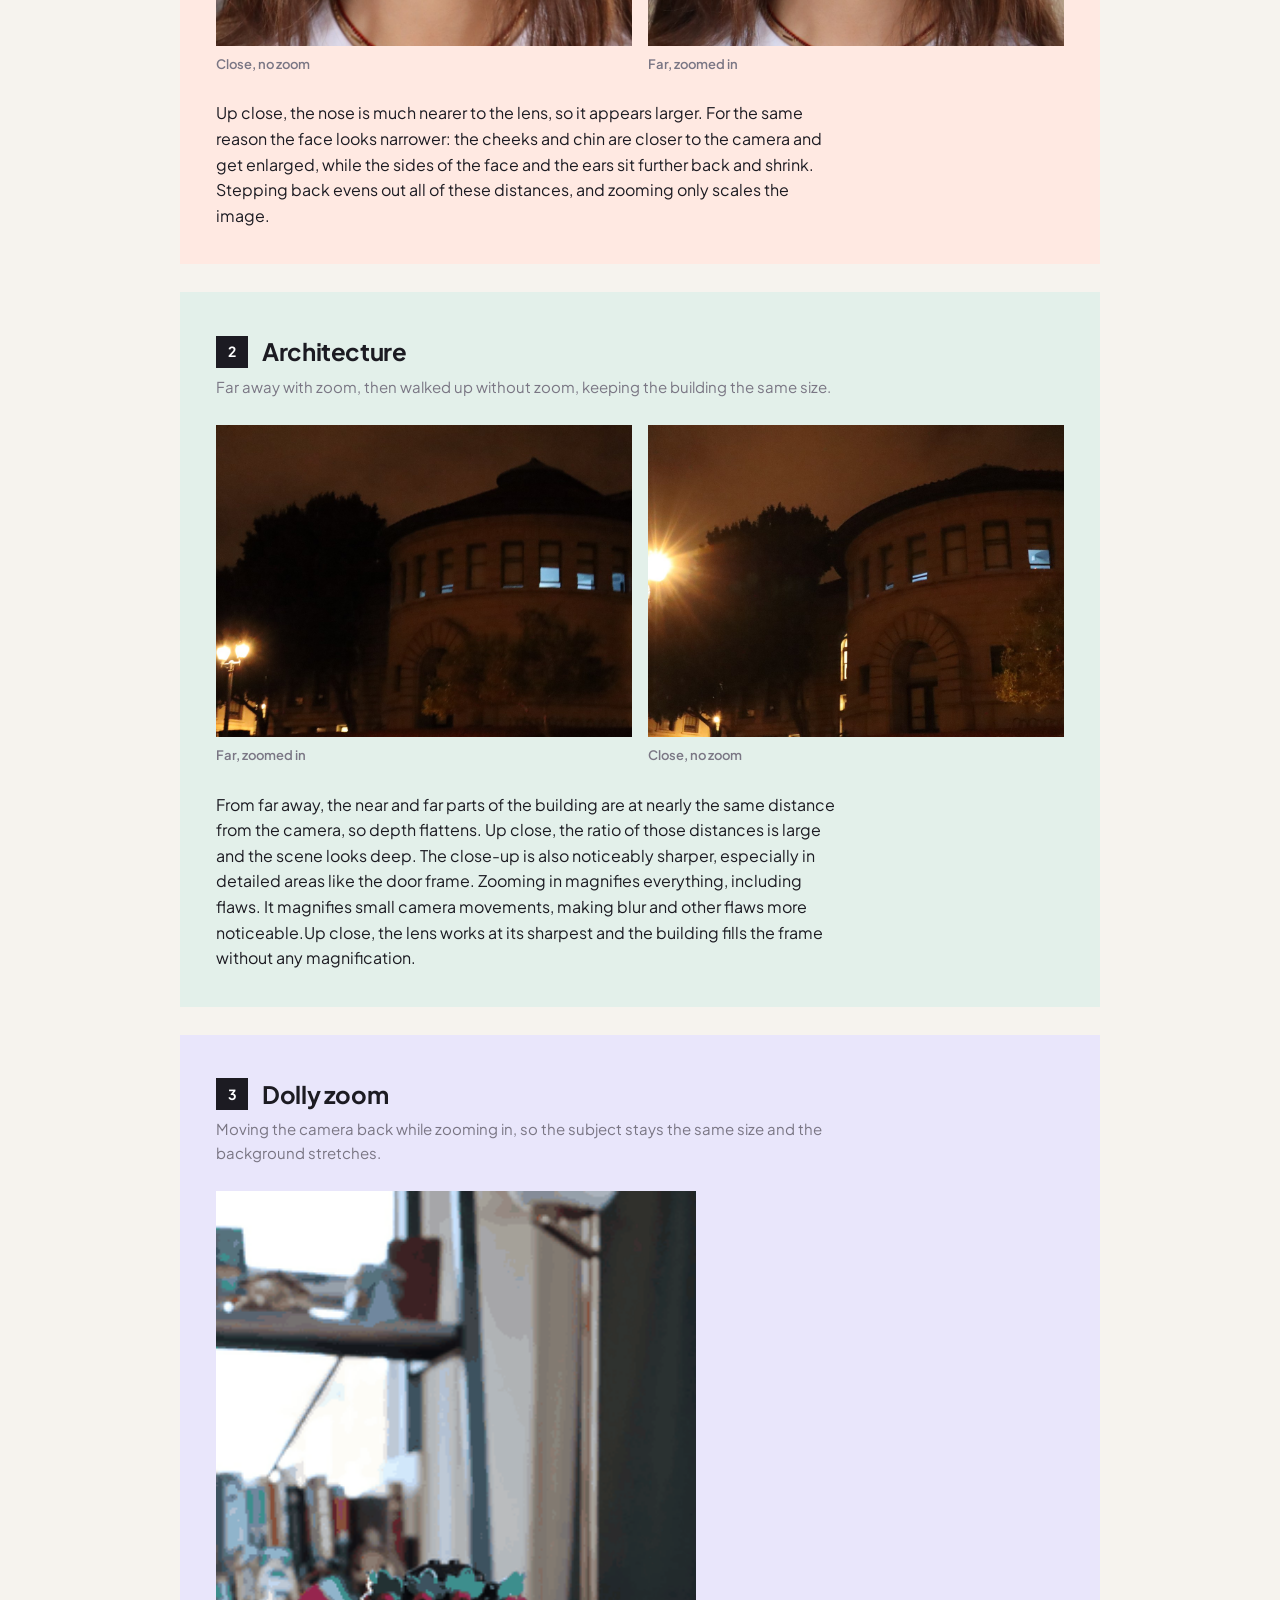
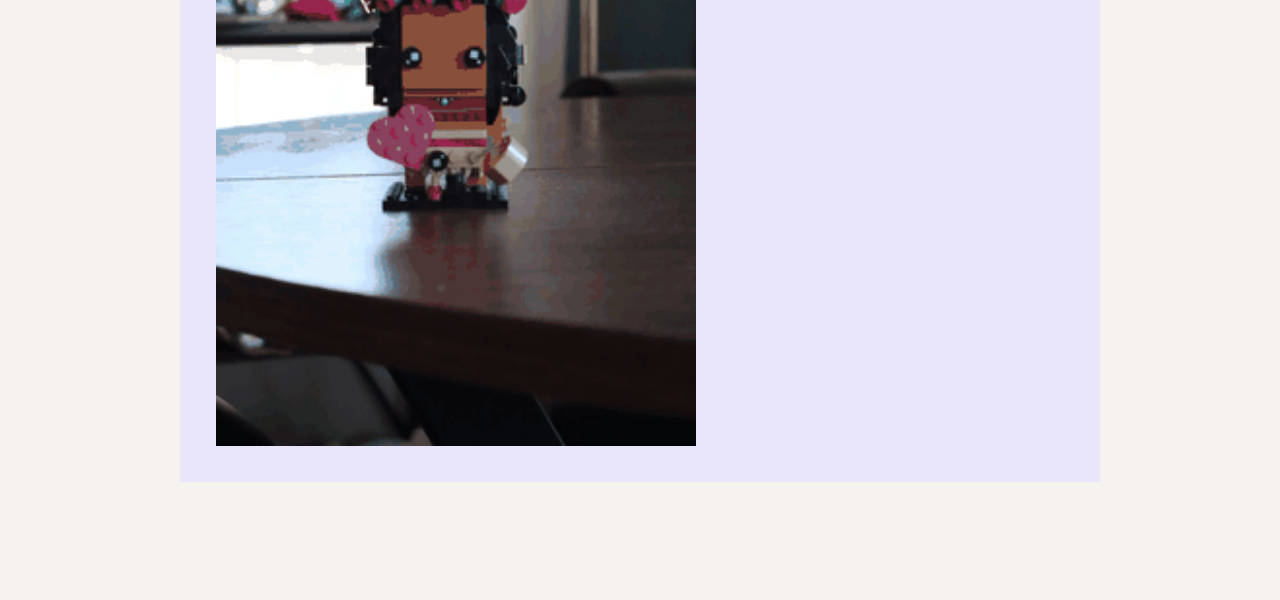
==== commit 7fc6bde6: "Update project 0 page Co-Authored-By: Claude Fable 5.1 <noreply@anthropic.com> Claude-Session: https" ====
--- a/0/index.html
+++ b/0/index.html
@@ -38,7 +38,7 @@
       <figure class="wide"><img src="./media/building_zoom_1.jpg" alt=""><figcaption>Far, zoomed in</figcaption></figure>
       <figure class="wide"><img src="./media/building_close_1.jpg" alt=""><figcaption>Close, no zoom</figcaption></figure>
     </div>
-    <p>From far away, the near and far parts of the building are at nearly the same distance from the camera, so depth flattens. Up close, the ratio of those distances is large and the scene looks deep. The close-up is also noticeably sharper, especially in detailed areas like the door frame. Zooming in magnifies everything, including problems: a zoom lens is softest at its longest setting, and any small hand shake is magnified along with the image. Up close, the lens works at its sharpest and the building fills the frame without any magnification.</p>
+    <p>From far away, the near and far parts of the building are at nearly the same distance from the camera, so depth flattens. Up close, the ratio of those distances is large and the scene looks deep. The close-up is also noticeably sharper, especially in detailed areas like the door frame. Zooming in magnifies everything, including flaws. It magnifies small camera movements, making blur and other flaws more noticeable.Up close, the lens works at its sharpest and the building fills the frame without any magnification.</p>
 
     </section>
 
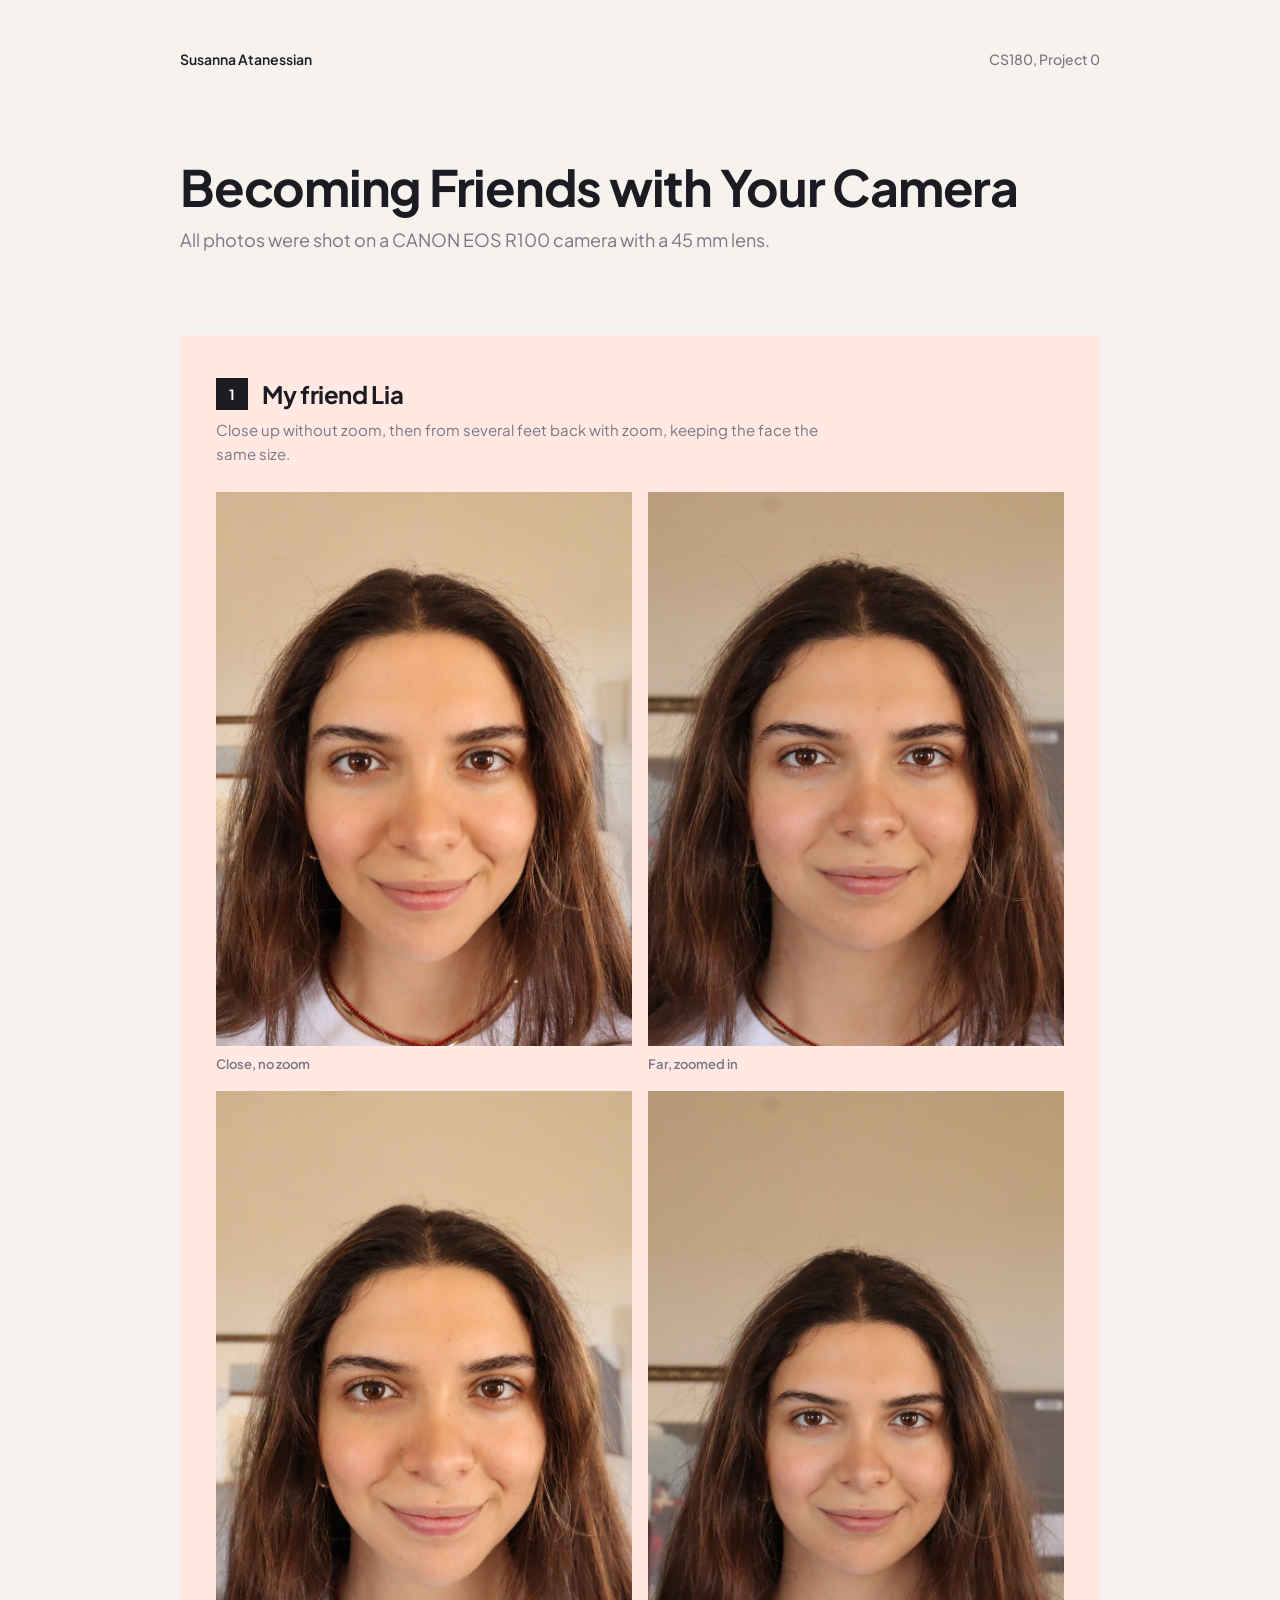
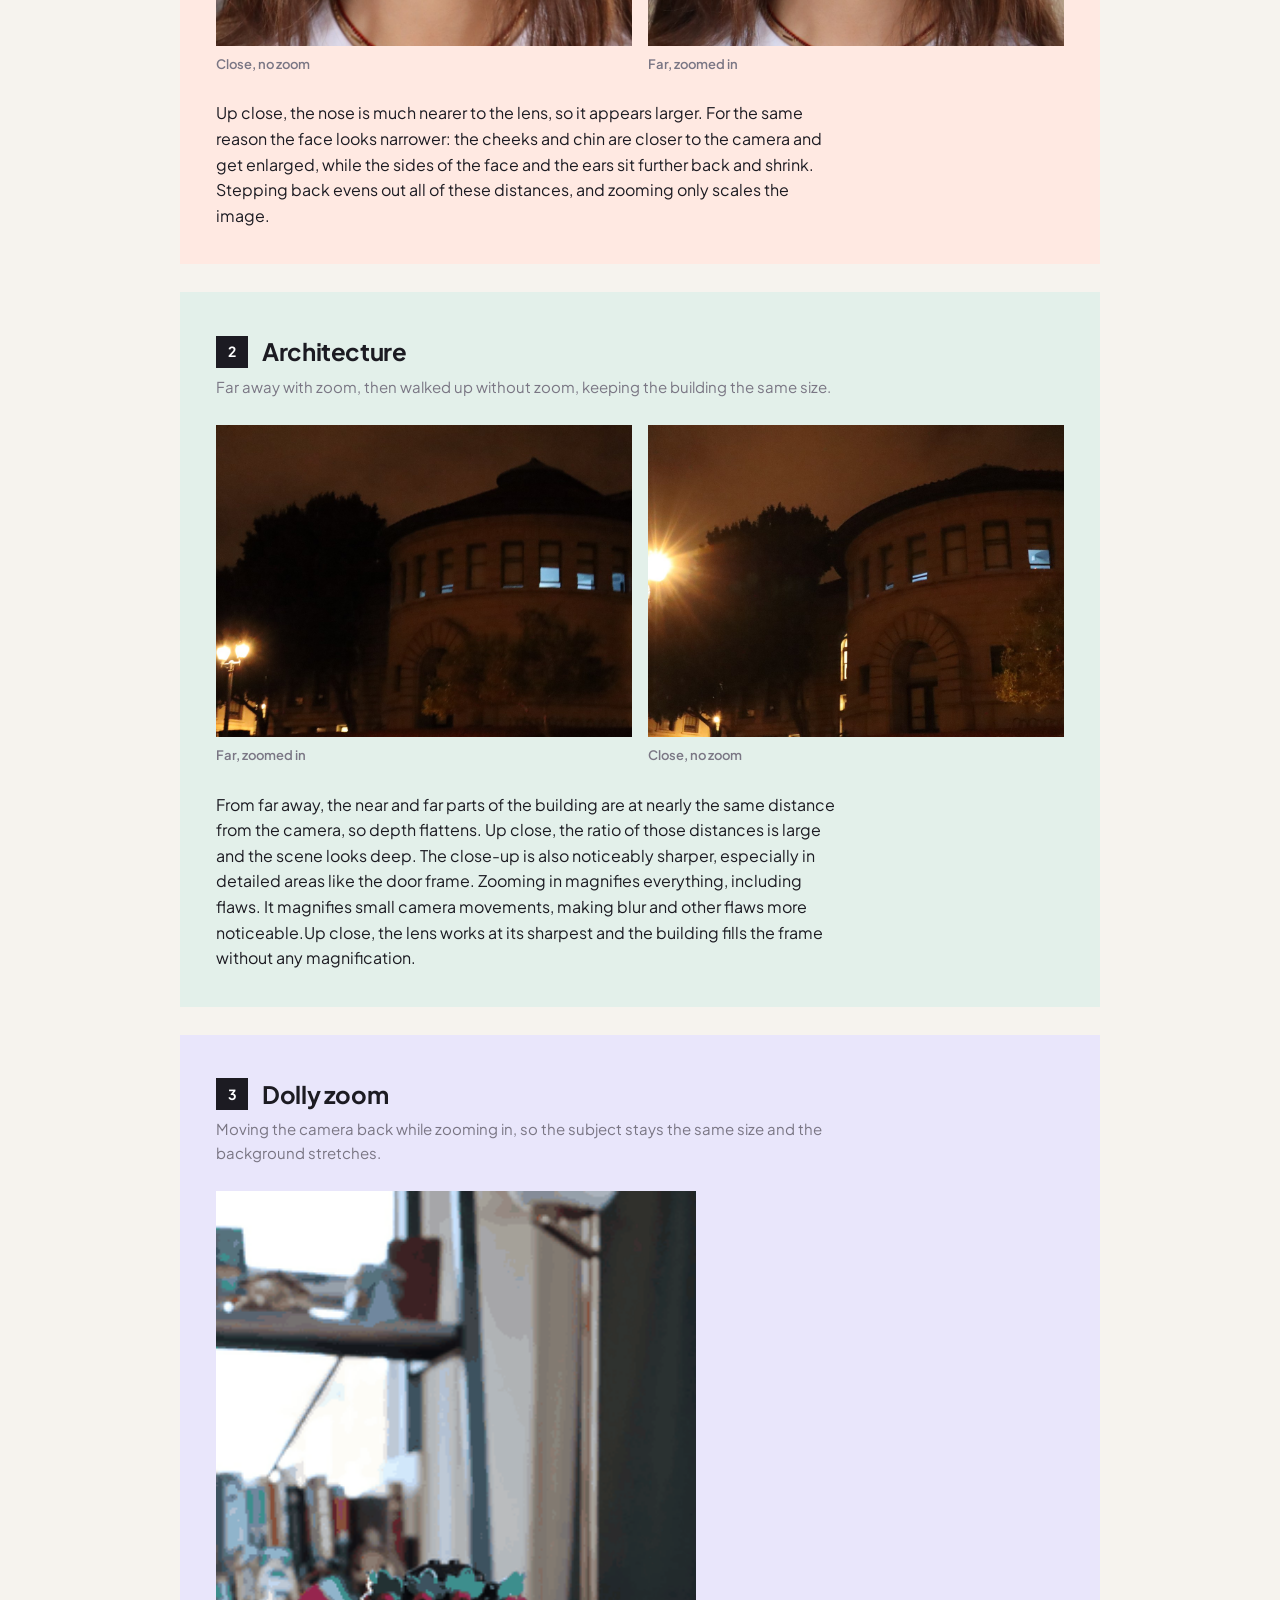
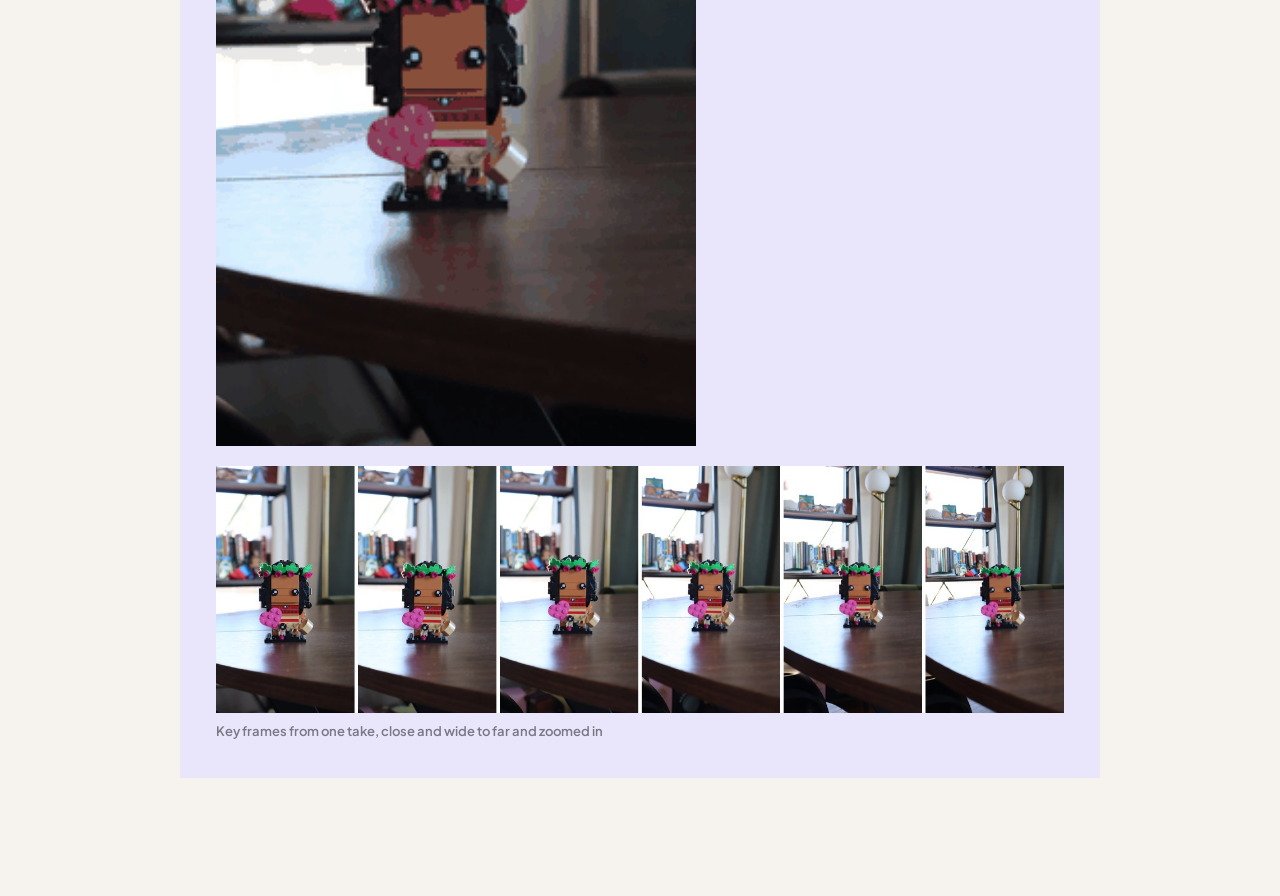
==== commit d59624a1: "Add still filmstrip of dolly zoom for print, print CSS Co-Authored-By: Claude Fable 5.1 <noreply@ant" ====
--- a/0/index.html
+++ b/0/index.html
@@ -46,6 +46,7 @@
     <h2>Dolly zoom</h2>
     <p class="small">Moving the camera back while zooming in, so the subject stays the same size and the background stretches.</p>
     <div class="gif"><img src="./media/dolly_zoom.gif" alt=""></div>
+    <figure class="strip"><img src="./media/dolly_strip.jpg" alt=""><figcaption>Key frames from one take, close and wide to far and zoomed in</figcaption></figure>
     </section>
   </div>
 </body>
--- a/style.css
+++ b/style.css
@@ -74,3 +74,12 @@
 ul.projects li.soon { color: #b5b2bd; font-weight: 500; }
 ul.projects li.soon .n { background: #ddd; }
 ul.projects li.soon:hover { transform: none; }
+
+figure.strip { margin-top: 20px; }
+figure.strip img { aspect-ratio: auto; }
+
+@media print {
+  body { background: #fff; -webkit-print-color-adjust: exact; print-color-adjust: exact; }
+  section { break-inside: avoid; }
+  figure, .pair, .gif { break-inside: avoid; }
+}
